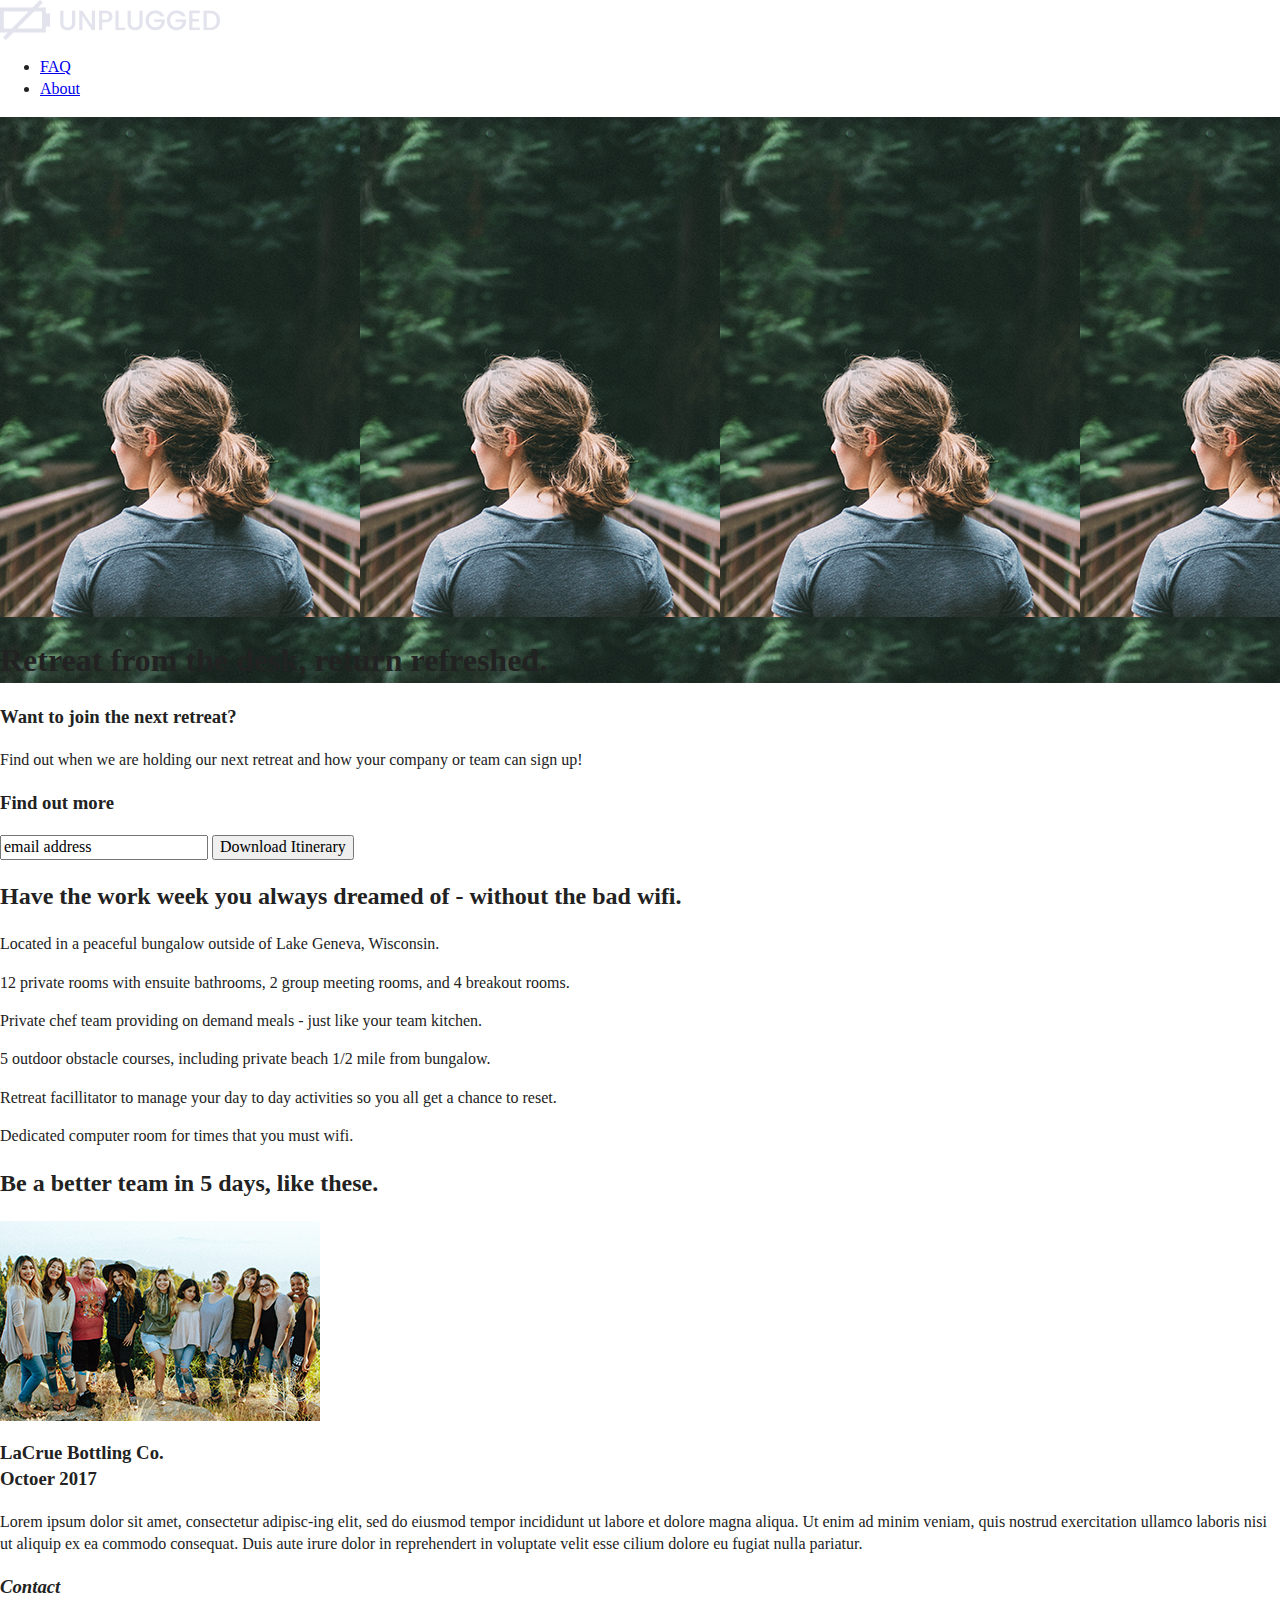
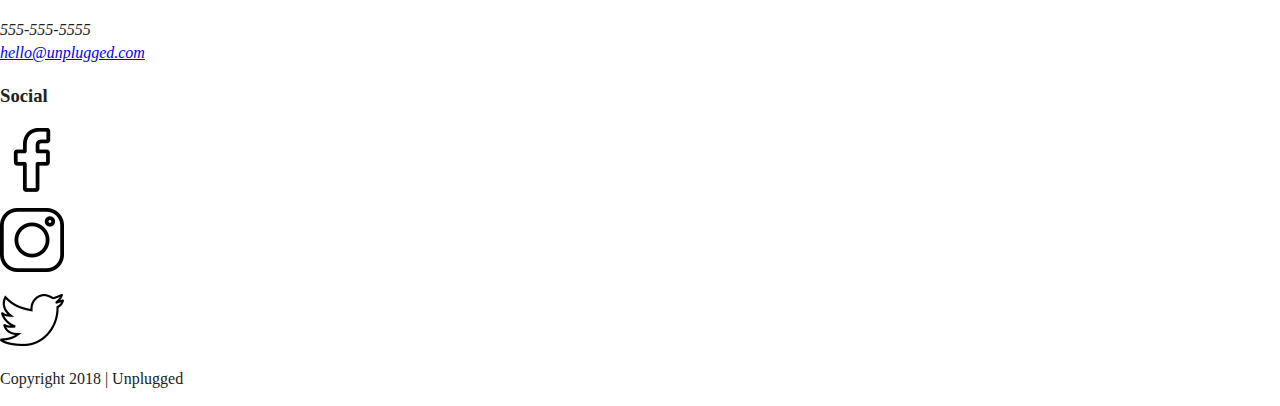
==== index.html @ fbb4dac5 "Added homepage classes" ====
<!doctype html>
<html class="no-js" lang="">

<head>
  <meta charset="utf-8">
  <title>Unplugged</title>
  <meta name="description" content="">
  <meta name="viewport" content="width=device-width, initial-scale=1">

  <link rel="manifest" href="../site.webmanifest">
  <link rel="apple-touch-icon" href="../icon.png">
  <!-- Place favicon.ico in the root directory -->

  <link rel="stylesheet" href="../css/normalize.css">
  <link rel="stylesheet" href="../css/main.css">

  <meta name="theme-color" content="#fafafa">
</head>

<body>
  <header>
    <div class="content-wrapper">
        <a href="#"><img src="img/logo.png" alt="unplugged logo"></a>
      <div class="header-divider"></div>
        <nav>
          <ul>
            <li><a href="faq/index.html" target="_blank">FAQ</a></li>
            <li><a href="about/index.html" target="_blank">About</a></li>
          </ul>
        </nav>
      </div>
  </header>

  <main>
    <section class="hero-area">
      <a href="#"><img src="img/jake-melara-30679-unsplash.png" alt="lady in outdoors" ></a>
      <div class="content-wrapper">
        <h1>Retreat from the desk, return refreshed.</h1>
      </div>
    </section>

    <aside>
        <div class="content-wrapper">

            <div class="form-description">
              <h3>Want to join the next retreat?</h3>
              <p>Find out when we are holding our next retreat and how your company or team can sign up!</p>
            </div>

            <div class="form">
              <h3>Find out more</h3>
              <input type="text" name="name" value="email address">
              <input type="button" value="Download Itinerary">
            </div>
          <section class="features">
            <h2>Have the work week you always dreamed of - without the bad wifi.</h3>
            <article>
              <p class="features-items"></p>
              <p class="features-item-description">Located in a peaceful bungalow outside of Lake Geneva, Wisconsin.</p>
            </article>
            <article>
              <p class="features-items"></p>
              <p class="features-item-description">12 private rooms with ensuite bathrooms, 2 group meeting rooms, and 4 breakout rooms.</p>
            </article>
            <article>
              <p class="features-items"></p>
              <p class="features-item-description">Private chef team providing on demand meals - just like your team kitchen.</p>
            </article>
            <article>
              <p class="features-items"></p>
              <p class="features-item-description">5 outdoor obstacle courses, including private beach 1/2 mile from bungalow.</p>
            </article>
            <article>
              <p class="features-items"></p>
              <p class="features-item-description">Retreat facillitator to manage your day to day activities so you all get a chance to reset.</p>
            </article>
            <article>
              <p class="features-items"></p>
              <p class="features-item-description">Dedicated computer room for times that you must wifi.</p>
            </article>
        </section>

        <section class="reviews">
          <div class="content-wrapper">
            <h2>Be a better team in 5 days, like these.</h2>
          </div>
          <div>
            <article>
              <a href="#"><img src="img/omar-lopez-296944-unsplash.png" alt="team picture" ></a>
              <h3>LaCrue Bottling Co.<br>
                  Octoer 2017</h3>
              <p>Lorem ipsum dolor sit amet, consectetur adipisc-ing elit, sed do eiusmod tempor incididunt ut labore et dolore magna aliqua. Ut enim ad minim veniam, quis nostrud exercitation ullamco laboris nisi ut aliquip ex ea commodo consequat. Duis aute irure dolor in reprehendert in voluptate velit esse cilium dolore eu fugiat nulla pariatur.</p>
            </article>
          </div>

        </section>

        </div>
      </aside>
    </main>

    <footer>
      <div class="content-wrapper">
        <div class="footer-content">
            <address class="contact">
              <h3>Contact</h3>
              <p>555-555-5555<br>
              <a href="melinda_porter1215@yahoo.com" target="_blank">hello@unplugged.com</a></p>
            </address>

          <div class="social">
            <h3>Social</h3>
            <div class="social-icons">
                <p>
                  <li><a href="http://www.facebook.com" target="_blank"><img src="img/facebook.png" alt="facebook logo"></a></li>
                </p>
                <p>
                  <li><a href="http://www.instagram.com" target="_blank"><img src="img/instagram.png" alt="instagram logo"></a></li>
                </p>
                <p>
                  <li><a href="http://www.twitter.com" target="_blank"><img src="img/twitter.png" alt="twitter logo"></a></li>
                </p>
            </div>
          </div>
      </div>


      <div class="copyright">
        <p> Copyright 2018 | Unplugged</p>
      </div>
    </footer>

  <!--[if IE]>
    <p class="browserupgrade">You are using an <strong>outdated</strong> browser. Please <a href="https://browsehappy.com/">upgrade your browser</a> to improve your experience and security.</p>
  <![endif]-->

  <!-- Add your site or application content here -->

  <script src="../js/vendor/modernizr-3.8.0.min.js"></script>
  <script src="https://code.jquery.com/jquery-3.4.1.min.js" integrity="sha256-CSXorXvZcTkaix6Yvo6HppcZGetbYMGWSFlBw8HfCJo=" crossorigin="anonymous"></script>
  <script>window.jQuery || document.write('<script src="../js/vendor/jquery-3.4.1.min.js"><\/script>')</script>
  <script src="../js/plugins.js"></script>
  <script src="../js/main.js"></script>

  <!-- Google Analytics: change UA-XXXXX-Y to be your site's ID. -->
  <script>
    window.ga = function () { ga.q.push(arguments) }; ga.q = []; ga.l = +new Date;
    ga('create', 'UA-XXXXX-Y', 'auto'); ga('set','transport','beacon'); ga('send', 'pageview')
  </script>
  <script src="https://www.google-analytics.com/analytics.js" async></script>
</body>

</html>
---- css/main.css ----
/*! HTML5 Boilerplate v7.3.0 | MIT License | https://html5boilerplate.com/ */

/* main.css 2.0.0 | MIT License | https://github.com/h5bp/main.css#readme */
/*
 * What follows is the result of much research on cross-browser styling.
 * Credit left inline and big thanks to Nicolas Gallagher, Jonathan Neal,
 * Kroc Camen, and the H5BP dev community and team.
 */

/* ==========================================================================
   Base styles: opinionated defaults
   ========================================================================== */

html {
  color: #222;
  font-size: 1em;
  line-height: 1.4;
}

/*
 * Remove text-shadow in selection highlight:
 * https://twitter.com/miketaylr/status/12228805301
 *
 * Vendor-prefixed and regular ::selection selectors cannot be combined:
 * https://stackoverflow.com/a/16982510/7133471
 *
 * Customize the background color to match your design.
 */

::-moz-selection {
  background: #b3d4fc;
  text-shadow: none;
}

::selection {
  background: #b3d4fc;
  text-shadow: none;
}

/*
 * A better looking default horizontal rule
 */

hr {
  display: block;
  height: 1px;
  border: 0;
  border-top: 1px solid #ccc;
  margin: 1em 0;
  padding: 0;
}

/*
 * Remove the gap between audio, canvas, iframes,
 * images, videos and the bottom of their containers:
 * https://github.com/h5bp/html5-boilerplate/issues/440
 */

audio,
canvas,
iframe,
img,
svg,
video {
  vertical-align: middle;
}

/*
 * Remove default fieldset styles.
 */

fieldset {
  border: 0;
  margin: 0;
  padding: 0;
}

/*
 * Allow only vertical resizing of textareas.
 */

textarea {
  resize: vertical;
}

/* ==========================================================================
   Browser Upgrade Prompt
   ========================================================================== */

.browserupgrade {
  margin: 0.2em 0;
  background: #ccc;
  color: #000;
  padding: 0.2em 0;
}
.hero-area {
  background-image: url('../img/jake-melara-30679-unsplash.png');
  background: cover;
}
.form h4 a {
  background: url('../img/button.png');
}
/* ==========================================================================
   Author's custom styles
   ========================================================================== */

/* ==========================================================================
   Helper classes
   ========================================================================== */

/*
 * Hide visually and from screen readers
 */

.hidden {
  display: none !important;
}

/*
* Hide only visually, but have it available for screen readers:
* https://snook.ca/archives/html_and_css/hiding-content-for-accessibility
*
* 1. For long content, line feeds are not interpreted as spaces and small width
*    causes content to wrap 1 word per line:
*    https://medium.com/@jessebeach/beware-smushed-off-screen-accessible-text-5952a4c2cbfe
*/

.sr-only {
  border: 0;
  clip: rect(0, 0, 0, 0);
  height: 1px;
  margin: -1px;
  overflow: hidden;
  padding: 0;
  position: absolute;
  white-space: nowrap;
  width: 1px;
  /* 1 */
}

/*
* Extends the .sr-only class to allow the element
* to be focusable when navigated to via the keyboard:
* https://www.drupal.org/node/897638
*/

.sr-only.focusable:active,
.sr-only.focusable:focus {
  clip: auto;
  height: auto;
  margin: 0;
  overflow: visible;
  position: static;
  white-space: inherit;
  width: auto;
}

/*
* Hide visually and from screen readers, but maintain layout
*/

.invisible {
  visibility: hidden;
}

/*
* Clearfix: contain floats
*
* For modern browsers
* 1. The space content is one way to avoid an Opera bug when the
*    `contenteditable` attribute is included anywhere else in the document.
*    Otherwise it causes space to appear at the top and bottom of elements
*    that receive the `clearfix` class.
* 2. The use of `table` rather than `block` is only necessary if using
*    `:before` to contain the top-margins of child elements.
*/

.clearfix:before,
.clearfix:after {
  content: " ";
  /* 1 */
  display: table;
  /* 2 */
}

.clearfix:after {
  clear: both;
}

/* ==========================================================================
   EXAMPLE Media Queries for Responsive Design.
   These examples override the primary ('mobile first') styles.
   Modify as content requires.
   ========================================================================== */

@media only screen and (min-width: 35em) {
  /* Style adjustments for viewports that meet the condition */
}

@media print,
  (-webkit-min-device-pixel-ratio: 1.25),
  (min-resolution: 1.25dppx),
  (min-resolution: 120dpi) {
  /* Style adjustments for high resolution devices */
}

/* ==========================================================================
   Print styles.
   Inlined to avoid the additional HTTP request:
   https://www.phpied.com/delay-loading-your-print-css/
   ========================================================================== */

@media print {
  *,
  *:before,
  *:after {
    background: transparent !important;
    color: #000 !important;
    /* Black prints faster */
    box-shadow: none !important;
    text-shadow: none !important;
  }
  a,
  a:visited {
    text-decoration: underline;
  }
  a[href]:after {
    content: " (" attr(href) ")";
  }
  abbr[title]:after {
    content: " (" attr(title) ")";
  }
  /*
     * Don't show links that are fragment identifiers,
     * or use the `javascript:` pseudo protocol
     */
  a[href^="#"]:after,
  a[href^="javascript:"]:after {
    content: "";
  }
  pre {
    white-space: pre-wrap !important;
  }
  pre,
  blockquote {
    border: 1px solid #999;
    page-break-inside: avoid;
  }
  /*
     * Printing Tables:
     * https://web.archive.org/web/20180815150934/http://css-discuss.incutio.com/wiki/Printing_Tables
     */
  thead {
    display: table-header-group;
  }
  tr,
  img {
    page-break-inside: avoid;
  }
  p,
  h2,
  h3 {
    orphans: 3;
    widows: 3;
  }
  h2,
  h3 {
    page-break-after: avoid;
  }
}
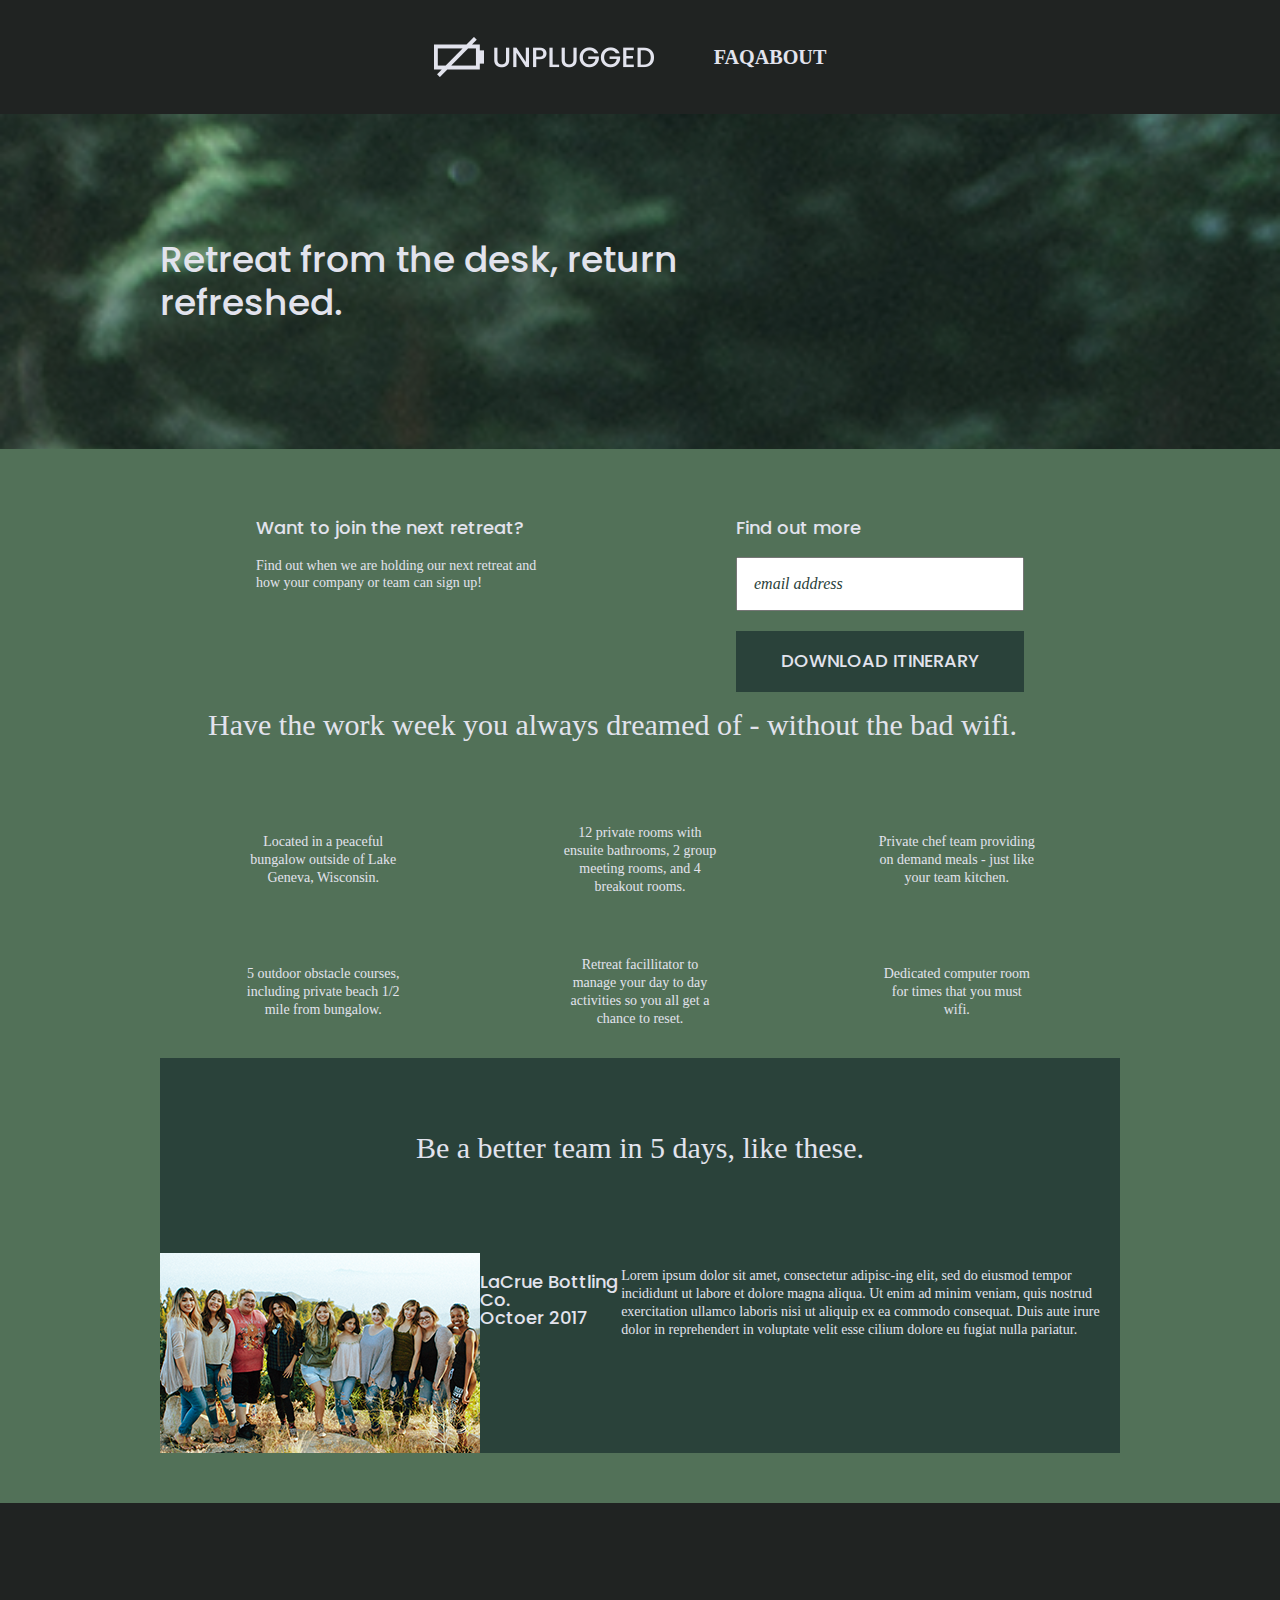
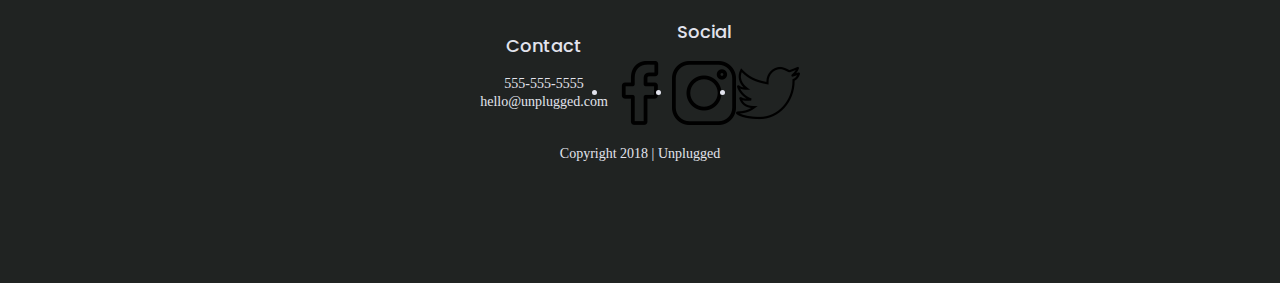
==== commit d37f3654: "Added text and color CSS styles" ====
--- a/index.html
+++ b/index.html
@@ -9,6 +9,8 @@
 
   <link rel="manifest" href="../site.webmanifest">
   <link rel="apple-touch-icon" href="../icon.png">
+  <!-- google fonts -->
+  <link href="https://fonts.googleapis.com/css?family=Open+Sans:400,700|Poppins:500,700" rel="stylesheet">
   <!-- Place favicon.ico in the root directory -->
 
   <link rel="stylesheet" href="../css/normalize.css">
@@ -33,7 +35,6 @@
 
   <main>
     <section class="hero-area">
-      <a href="#"><img src="img/jake-melara-30679-unsplash.png" alt="lady in outdoors" ></a>
       <div class="content-wrapper">
         <h1>Retreat from the desk, return refreshed.</h1>
       </div>
--- a/css/main.css
+++ b/css/main.css
@@ -99,11 +99,294 @@
 }
 .form h4 a {
   background: url('../img/button.png');
+  background-size: contain;
 }
 /* ==========================================================================
    Author's custom styles
    ========================================================================== */
-
+/***** GENERAL STYLES *******/
+html {
+  background-color: #282828;
+  font-size: 16px;
+  line-height: 1.125em;
+}
+body {
+  font-style: 'Open Sans', sans-serif;
+  font-size: 1em;
+  text-align: left;
+  color: #e2e3ed;
+}
+
+ul,
+ol {
+  list-style-type: none;
+  text-transform: uppercase;
+}
+a {
+  color: #e2e3ed;
+  text-decoration: none;
+
+}
+
+h2 {
+  font-family: : 'Poppins', sans-serif;
+  font-size: 1.875em;
+  font-weight: 500;
+}
+h3,
+h4 {
+  font-family: 'Poppins', sans-serif;
+  margin: 20px 0;
+  font-size: 1.125em;
+  font-weight: 500;
+}
+p {
+  line-height: 1.285em;
+  font-size: .875em;
+}
+img {
+
+}
+frame {
+
+}
+
+address {
+  font-style: normal;
+}
+.content-wrapper {
+  width: 90%;
+  margin: 50px 0;
+}
+
+/* ---------------- Base Header - Footer Styles ----------------*/
+
+header,
+footer {
+  display: flex;
+  justify-content: center;
+  align-items: center;
+  flex-flow: row wrap;
+  background-color: #202322;
+}
+
+/*  Header styles  */
+
+header {
+  padding: 15px 0;
+}
+
+header .content-wrapper {
+  display: flex;
+  justify-content: center;
+  align-items: center;
+  flex-flow: row wrap;
+  margin: 0;
+
+}
+
+.header-divider {
+  width: 100%;
+  height: 1px;
+  margin: 10px 0 20px 0;
+  background: #3a3a3a;
+}
+
+header nav {
+  display: flex;
+  justify-content: space-around;
+  align-items: center;
+  flex-flow: row wrap;
+  width: 60%;
+  font-size: 1.123em;
+  font-weight: 700;
+  text-transform: uppercase;
+}
+
+header nav ul {
+  display: flex;
+  justify-content: space-around;
+  width: 100;
+
+}
+
+header nav ul li {
+  font-size: 1.123em
+}
+footer {
+  flex-direction: column;
+  text-align: center;
+}
+footer p {
+  margin: 0;
+}
+footer .content-wrapper {
+  width: 55%;
+  margin: 50px 0px;
+}
+footer .contact {
+  margin-bottom: 50px;
+}
+footer .social-icons {
+  display: flex;
+  justify-content: space-around;
+  align-items: center;
+}
+footer .social-icons p {
+  display: flex;
+  justify-content: center;
+  align-items: center;
+}
+
+footer .copyright {
+  margin: 20px 0;
+}
+/* ---------------- Mobile Styles - Homepage ----------------*/
+/**** HERO AREA  *****/
+.hero-area {
+    display: flex;
+    justify-content: center;
+    flex-flow: row wrap;
+    background: url ('jake-melara-30679-unsplash.jpg');
+    background-size: cover;
+}
+.hero-area h1 {
+  font-size: 2.25em;
+  font-family: 'Poppins', Helvetica, Arial, sans-serif;
+  font-weight: 500;
+  line-height: 1.2;
+}
+ /* ASIDE */
+
+aside {
+  background-color: #527158;
+  display: flex;
+  justify-content: center;
+  align-items: center;
+  flex-flow: row wrap;
+}
+aside .form {
+  margin-top: 30px;
+}
+
+input[type=text] {
+  box-sizing: border-box;
+  width: 100%;
+  color: #2a423a;
+  font-style: italic;
+  padding: 1em;
+}
+
+input[type=button] {
+  width: 100%;
+  padding: 20px 0;
+  margin-top: 20px;
+  background-color: #2a423a;
+  font-family: 'Poppins', Helvetica, Arial, sans-serif;
+  font-weight: 500;
+  font-size: 1.125em;
+  color: #e2e3ed;
+  border: none;
+  text-align: center;
+  text-transform: uppercase;
+}
+
+/******** FEATURES ********/
+
+
+.features  {
+  display: flex;
+  justify-content: center;
+  flex-flow: row wrap;
+}
+.features h2 {
+  margin-bottom: 60px;
+}
+
+.features article {
+  width: 63%;
+  margin: 30px 0;
+}
+
+features .features-items {
+  display: flex;
+  justify-content: center;
+  align-items: center;
+  flex-flow: row wrap;
+}
+
+.features p {
+  margin: 0;
+  text-align: center;
+}
+
+/***** Reviews *****/
+
+.reviews {
+  display: flex;
+  justify-content: center;
+  flex-flow: row wrap;
+  background-color: #2a423a;
+}
+
+.reviews h2 {
+  margin-bottom: 40px;
+  line-height: 1;
+}
+
+.reviews h3 {
+  width: 55%;
+  margin: 20px 0;
+}
+
+/* Footer */
+
+
+/********   ABOUT page ***********/
+
+.mission {
+  display: flex;
+  justify-content: center;
+  align-items: center;
+  flex-flow: row wrap;
+}
+.contact-section {
+  display: flex;
+  justify-content: center;
+  align-items: center;
+  flex-flow: row wrap;
+}
+.contact-content p {
+  margin: 0;
+}
+/******** FAQ Page  **********/
+
+.faq {
+  background-color: #527158;
+  display: flex;
+  justify-content: center;
+  align-items: center;
+  flex-flow: row wrap;
+}
+.faq .content-wrapper {
+  margin: 50px 0 0 0;
+  display: flex;
+  justify-content: center;
+  align-items: center;
+  flex-flow: row wrap;
+}
+.faq h2 {
+  margin-bottom: 40px;
+  line-height: 1;
+}
+
+.faq-content {
+  margin-bottom: 50px;
+}
+
+.faq-content h4 {
+  line-height: 1.333;
+}
 /* ==========================================================================
    Helper classes
    ========================================================================== */
@@ -193,8 +476,160 @@
    Modify as content requires.
    ========================================================================== */
 
-@media only screen and (min-width: 35em) {
-  /* Style adjustments for viewports that meet the condition */
+@media only screen and (min-width: 768px) {
+  /* Tablet styles here */
+  /**** General styles  *****/
+.content-wrapper {
+  max-width: 640px;
+  margin: 100px 0;
+}
+/**** Header */
+
+header {
+  justify-content: space-around;
+  padding: 30px 0;
+}
+header .content-wrapper {
+  width: 100%;
+  justify-content: center;
+}
+
+header nav {
+  width: 20%;
+}
+header nav ul {
+  width: 134px;
+  justify-content: center;
+}
+.header-divider {
+  display: none;
+}
+/***** HERO AREA *****/
+/***** ASIDE *****/
+aside .content-wrapper {
+  margin: 50px 0;
+  display: flex;
+  justify-content: center;
+  flex-flow: row wrap;
+}
+aside .content-wrapper .form-description,
+aside .content-wrapper .form {
+  width: 40%;
+  margin: 0px;
+}
+/***** FEATURES *****/
+
+.features article {
+  display: flex;
+  justify-content: center;
+  align-items: center;
+  flex-flow: row wrap;
+}
+.features .features-item-description {
+  width: 50%;
+}
+
+/***** REVIEWS *****/
+.reviews article {
+  display: flex;
+  justify-content: center;
+}
+.reviews article div {
+  width: 49%;
+}
+/***** FOOTER *****/
+footer .content-wrapper {
+  width: 65%;
+  margin: 100px 0;
+}
+.footer-content {
+  display: flex;
+  justify-content: center;
+  align-items: center;
+}
+footer .contact {
+  margin-bottom: 0;
+}
+
+footer .copyright {
+  width: 100%;
+}
+/***** ABOUT Page *****/
+
+.mission-content {
+  display: flex;
+  justify-content: space-between;
+  align-items: center;
+  padding-top: 20px;
+}
+.mission-content p {
+  width: 50%;
+}
+.contact-section .content-wrapper h2 {
+  width: 80%;
+}
+.contact-content {
+  display: flex;
+  justify-content: space-around;
+  align-items: flex-start;
+}
+/***** FAQ page *****/
+
+.faq .content-wrapper {
+  justify-content: space-between;
+}
+.faq-content {
+  flex-basis: 40%;
+}
+.faq h2 {
+  width: 100%;
+}
+}
+@media only screen and (min-width: 1200px){
+  /* desktop  */
+  .content-wrapper {
+    max-width: 960px;
+  }
+
+  /***** HERO AREA *****/
+  .hero-area h1 {
+    width: 60%;
+  }
+  /***** ASIDE *****/
+  aside .content-wrapper {
+    display: flex;
+    justify-content: space-around;
+
+  }
+  aside .content-wrapper .form-description,
+  aside .content-wrapper .form {
+    width: 30%;
+    margin: 0px;
+  }
+  /***** FEATURES *****/
+
+  .features h2 {
+    width: 90%;
+  }
+  .features article {
+    flex-basis: 33%;
+  }
+/***** REVIEWS *****/
+.reviews articl div {
+  width: 42%;
+}
+  /***** ABOUT Page *****/
+  .mission h2,
+  .contact-section .content-wrapper h2 {
+    width: 95%;
+  }
+
+  /***** FAQ page *****/
+
+  .faq h2 {
+    width: 100%;
+  }
+
 }
 
 @media print,
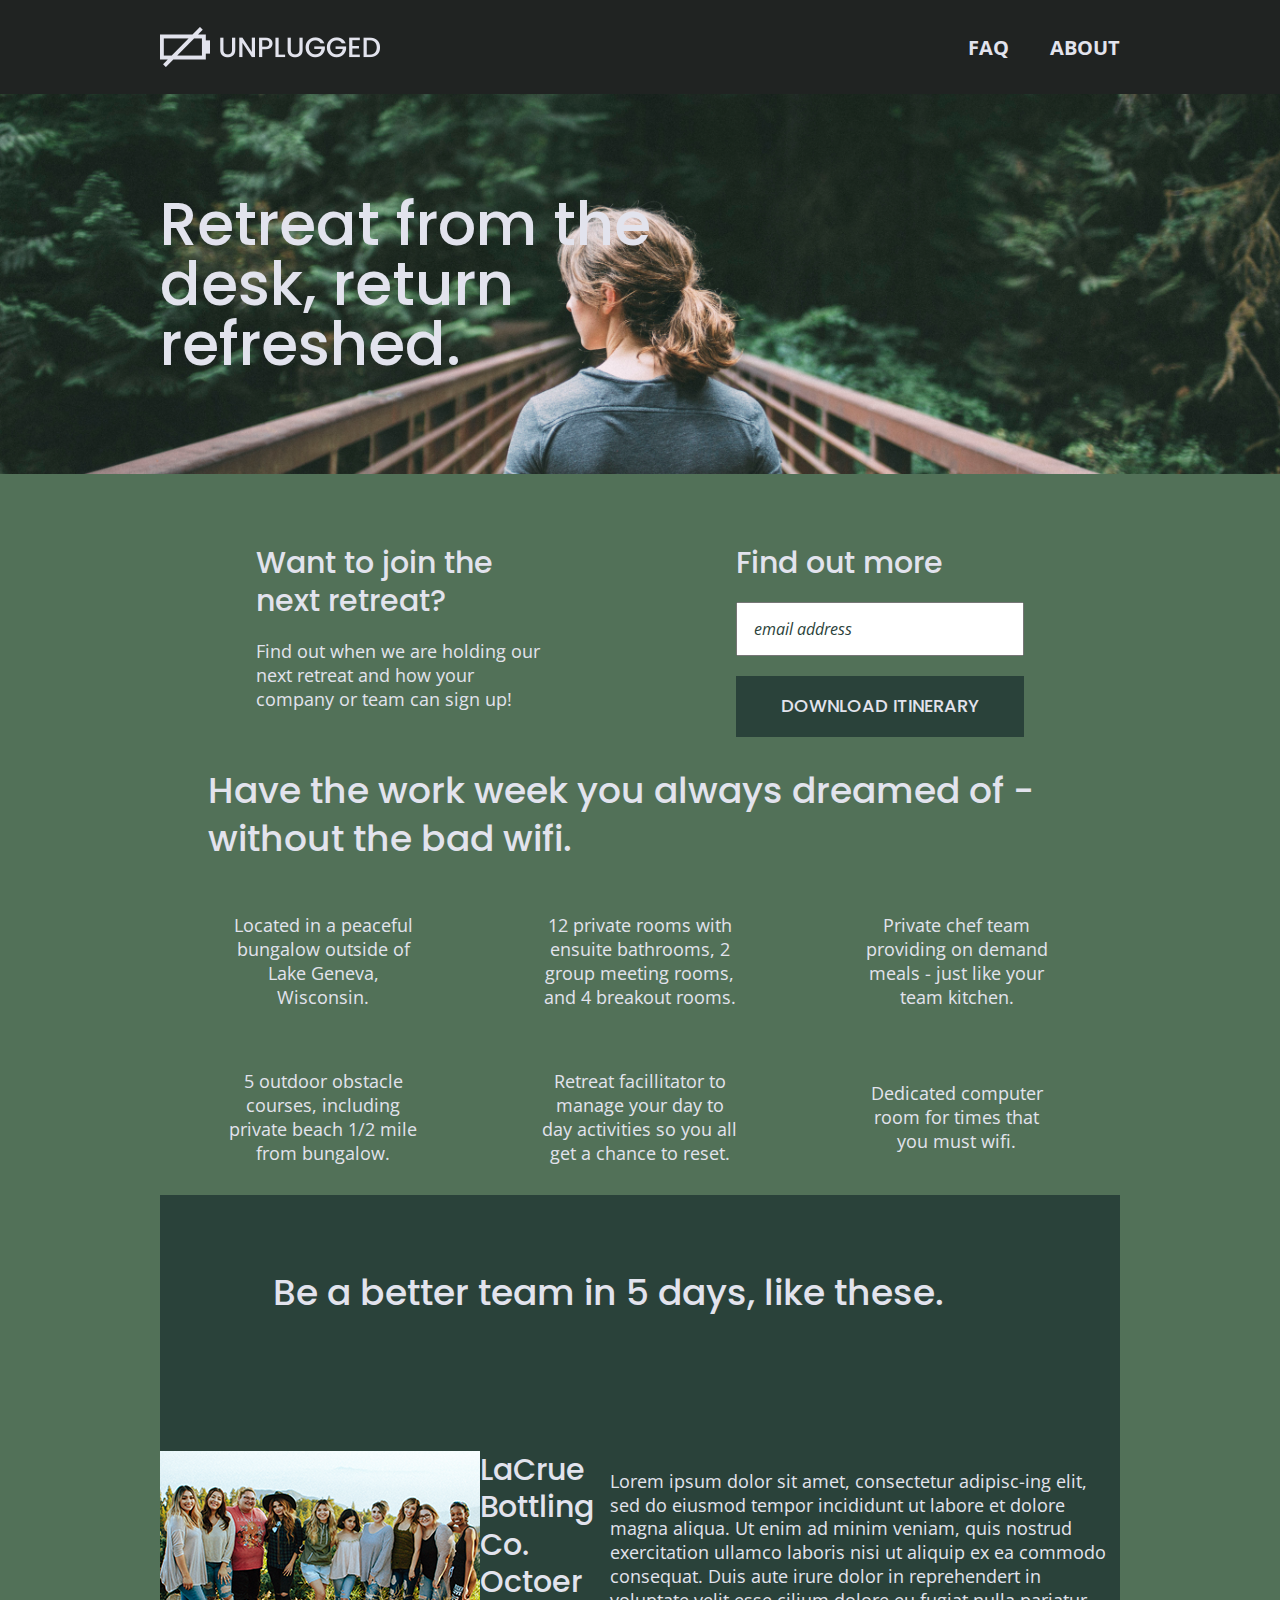
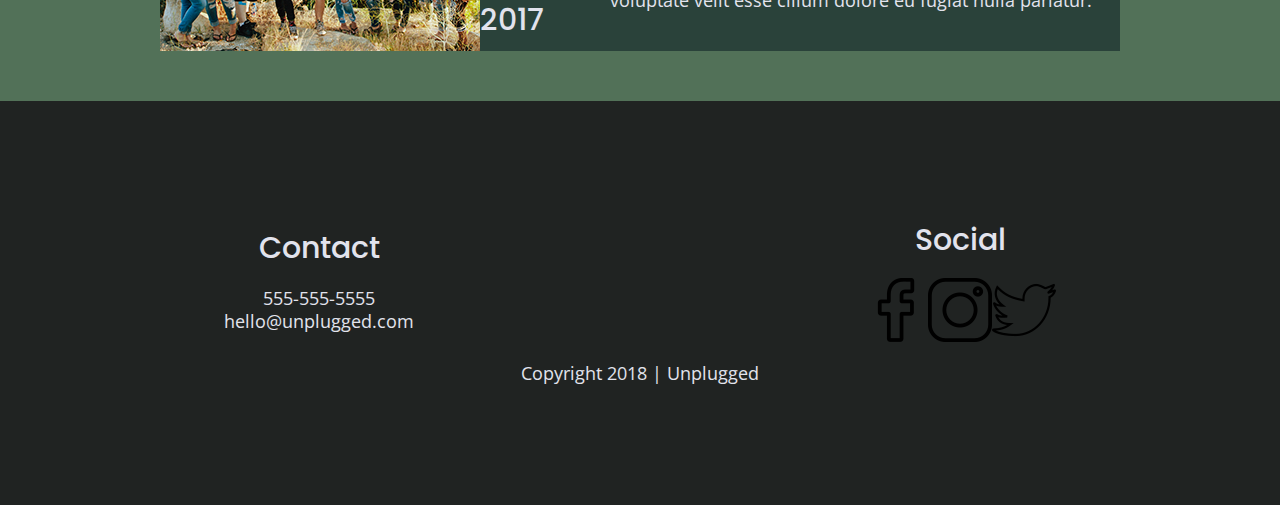
==== commit d4991065: "Resized images" ====
--- a/index.html
+++ b/index.html
@@ -13,8 +13,8 @@
   <link href="https://fonts.googleapis.com/css?family=Open+Sans:400,700|Poppins:500,700" rel="stylesheet">
   <!-- Place favicon.ico in the root directory -->
 
-  <link rel="stylesheet" href="../css/normalize.css">
-  <link rel="stylesheet" href="../css/main.css">
+  <link rel="stylesheet" href="css/normalize.css">
+  <link rel="stylesheet" href="css/main.css">
 
   <meta name="theme-color" content="#fafafa">
 </head>
@@ -86,7 +86,7 @@
             <h2>Be a better team in 5 days, like these.</h2>
           </div>
           <div>
-            <article>
+            <article class="iframe">
               <a href="#"><img src="img/omar-lopez-296944-unsplash.png" alt="team picture" ></a>
               <h3>LaCrue Bottling Co.<br>
                   Octoer 2017</h3>
--- a/css/main.css
+++ b/css/main.css
@@ -1,6 +1,5 @@
-/*! HTML5 Boilerplate v7.3.0 | MIT License | https://html5boilerplate.com/ */
-
-/* main.css 2.0.0 | MIT License | https://github.com/h5bp/main.css#readme */
+/*! HTML5 Boilerplate v6.1.0 | MIT License | https://html5boilerplate.com/ */
+
 /*
  * What follows is the result of much research on cross-browser styling.
  * Credit left inline and big thanks to Nicolas Gallagher, Jonathan Neal,
@@ -93,170 +92,169 @@
   color: #000;
   padding: 0.2em 0;
 }
-.hero-area {
-  background-image: url('../img/jake-melara-30679-unsplash.png');
-  background: cover;
-}
-.form h4 a {
-  background: url('../img/button.png');
-  background-size: contain;
-}
+
 /* ==========================================================================
    Author's custom styles
    ========================================================================== */
-/***** GENERAL STYLES *******/
+
+/* General Styles */
+
 html {
-  background-color: #282828;
-  font-size: 16px;
-  line-height: 1.125em;
-}
+	font-size: 16px;
+}
+
 body {
-  font-style: 'Open Sans', sans-serif;
   font-size: 1em;
+  font-family: 'Open Sans', sans-serif;
+  color: #e2e3ed;
   text-align: left;
-  color: #e2e3ed;
 }
 
 ul,
 ol {
   list-style-type: none;
-  text-transform: uppercase;
-}
+}
+
 a {
   color: #e2e3ed;
   text-decoration: none;
-
 }
 
 h2 {
-  font-family: : 'Poppins', sans-serif;
+  font-family: 'Poppins', sans-serif;
+  font-weight: 500;
   font-size: 1.875em;
-  font-weight: 500;
-}
+}
+
 h3,
 h4 {
   font-family: 'Poppins', sans-serif;
+  font-weight: 500;
+  font-size: 1.125em;
   margin: 20px 0;
-  font-size: 1.125em;
-  font-weight: 500;
-}
+}
+
 p {
-  line-height: 1.285em;
   font-size: .875em;
-}
-img {
-
-}
-frame {
-
+  line-height: 1.285;
 }
 
 address {
-  font-style: normal;
-}
+ font-style: normal;
+}
+
 .content-wrapper {
   width: 90%;
   margin: 50px 0;
 }
 
-/* ---------------- Base Header - Footer Styles ----------------*/
+/* -------------------- Base Header - Footer Styles -------------------- */
 
 header,
 footer {
-  display: flex;
-  justify-content: center;
-  align-items: center;
-  flex-flow: row wrap;
   background-color: #202322;
-}
-
-/*  Header styles  */
+  display: flex;
+  justify-content: center;
+  align-items: center;
+  flex-flow: row wrap;
+}
 
 header {
   padding: 15px 0;
 }
 
 header .content-wrapper {
-  display: flex;
-  justify-content: center;
-  align-items: center;
-  flex-flow: row wrap;
   margin: 0;
-
+  display: flex;
+  justify-content: center;
+  align-items: center;
+  flex-flow: row wrap;
 }
 
 .header-divider {
+  background: #3a3a3a;
+  height: 1px;
   width: 100%;
-  height: 1px;
   margin: 10px 0 20px 0;
-  background: #3a3a3a;
 }
 
 header nav {
-  display: flex;
-  justify-content: space-around;
-  align-items: center;
-  flex-flow: row wrap;
   width: 60%;
-  font-size: 1.123em;
+  font-size: 1.125em;
   font-weight: 700;
   text-transform: uppercase;
+  display: flex;
+  justify-content: space-around;
+  align-items: center;
+  flex-flow: row wrap;
 }
 
 header nav ul {
+  width: 100%;
   display: flex;
   justify-content: space-around;
-  width: 100;
-
 }
 
 header nav ul li {
-  font-size: 1.123em
-}
+  font-size: 1.125em;
+}
+
 footer {
+  text-align: center;
   flex-direction: column;
-  text-align: center;
-}
+}
+
 footer p {
   margin: 0;
 }
+
 footer .content-wrapper {
   width: 55%;
-  margin: 50px 0px;
-}
+  margin: 50px 0;
+}
+
 footer .contact {
   margin-bottom: 50px;
 }
+
 footer .social-icons {
   display: flex;
   justify-content: space-around;
   align-items: center;
-}
+  list-style-type: none;
+}
+
 footer .social-icons p {
   display: flex;
   justify-content: center;
   align-items: center;
+
 }
 
 footer .copyright {
   margin: 20px 0;
 }
-/* ---------------- Mobile Styles - Homepage ----------------*/
-/**** HERO AREA  *****/
+
+/* -------------------- Mobile Styles - Homepage -------------------- */
+
+/* Hero Area */
+
 .hero-area {
-    display: flex;
-    justify-content: center;
-    flex-flow: row wrap;
-    background: url ('jake-melara-30679-unsplash.jpg');
-    background-size: cover;
-}
+  display: flex;
+  justify-content: center;
+  flex-flow: row wrap;
+  background: url('../img/jake-melara-30679-unsplash1.jpg.jpg') center no-repeat #333;
+  background-size: cover;
+}
+
 .hero-area h1 {
   font-size: 2.25em;
   font-family: 'Poppins', Helvetica, Arial, sans-serif;
   font-weight: 500;
   line-height: 1.2;
 }
- /* ASIDE */
+
+/* Aside */
 
 aside {
   background-color: #527158;
@@ -265,7 +263,8 @@
   align-items: center;
   flex-flow: row wrap;
 }
-aside .form {
+
+aside .form{
   margin-top: 30px;
 }
 
@@ -291,14 +290,14 @@
   text-transform: uppercase;
 }
 
-/******** FEATURES ********/
-
-
-.features  {
-  display: flex;
-  justify-content: center;
-  flex-flow: row wrap;
-}
+/* Features */
+
+.features {
+  display: flex;
+  justify-content: center;
+  flex-flow: row wrap;
+}
+
 .features h2 {
   margin-bottom: 60px;
 }
@@ -308,7 +307,7 @@
   margin: 30px 0;
 }
 
-features .features-items {
+.features .features-items {
   display: flex;
   justify-content: center;
   align-items: center;
@@ -316,50 +315,61 @@
 }
 
 .features p {
+  text-align: center;
   margin: 0;
-  text-align: center;
-}
-
-/***** Reviews *****/
+}
+
+/* Reviews */
 
 .reviews {
-  display: flex;
-  justify-content: center;
-  flex-flow: row wrap;
   background-color: #2a423a;
+  display: flex;
+  justify-content: center;
+  flex-flow: row wrap;
 }
 
 .reviews h2 {
   margin-bottom: 40px;
   line-height: 1;
 }
+.iframe {
+  background: url('../img/omar._1.jpg');
+  background: center;
+  background-size: cover;
+}
 
 .reviews h3 {
   width: 55%;
   margin: 20px 0;
 }
 
-/* Footer */
-
-
-/********   ABOUT page ***********/
+/* ==========================================================================
+   About Page
+   ========================================================================== */
 
 .mission {
-  display: flex;
-  justify-content: center;
-  align-items: center;
-  flex-flow: row wrap;
-}
+  background-color: #527158;
+  display: flex;
+  justify-content: center;
+  align-items: center;
+  flex-flow: row wrap;
+}
+
 .contact-section {
-  display: flex;
-  justify-content: center;
-  align-items: center;
-  flex-flow: row wrap;
-}
+  background-color: #2a423a;
+  display: flex;
+  justify-content: center;
+  align-items: center;
+  flex-flow: row wrap;
+}
+
 .contact-content p {
   margin: 0;
 }
-/******** FAQ Page  **********/
+
+/* ==========================================================================
+   FAQ Page
+   ========================================================================== */
 
 .faq {
   background-color: #527158;
@@ -368,6 +378,7 @@
   align-items: center;
   flex-flow: row wrap;
 }
+
 .faq .content-wrapper {
   margin: 50px 0 0 0;
   display: flex;
@@ -375,6 +386,7 @@
   align-items: center;
   flex-flow: row wrap;
 }
+
 .faq h2 {
   margin-bottom: 40px;
   line-height: 1;
@@ -387,6 +399,7 @@
 .faq-content h4 {
   line-height: 1.333;
 }
+
 /* ==========================================================================
    Helper classes
    ========================================================================== */
@@ -400,63 +413,63 @@
 }
 
 /*
-* Hide only visually, but have it available for screen readers:
-* https://snook.ca/archives/html_and_css/hiding-content-for-accessibility
-*
-* 1. For long content, line feeds are not interpreted as spaces and small width
-*    causes content to wrap 1 word per line:
-*    https://medium.com/@jessebeach/beware-smushed-off-screen-accessible-text-5952a4c2cbfe
-*/
-
-.sr-only {
+ * Hide only visually, but have it available for screen readers:
+ * https://snook.ca/archives/html_and_css/hiding-content-for-accessibility
+ *
+ * 1. For long content, line feeds are not interpreted as spaces and small width
+ *    causes content to wrap 1 word per line:
+ *    https://medium.com/@jessebeach/beware-smushed-off-screen-accessible-text-5952a4c2cbfe
+ */
+
+.visuallyhidden {
   border: 0;
-  clip: rect(0, 0, 0, 0);
+  clip: rect(0 0 0 0);
   height: 1px;
   margin: -1px;
   overflow: hidden;
   padding: 0;
   position: absolute;
+  width: 1px;
   white-space: nowrap;
-  width: 1px;
   /* 1 */
 }
 
 /*
-* Extends the .sr-only class to allow the element
-* to be focusable when navigated to via the keyboard:
-* https://www.drupal.org/node/897638
-*/
-
-.sr-only.focusable:active,
-.sr-only.focusable:focus {
+ * Extends the .visuallyhidden class to allow the element
+ * to be focusable when navigated to via the keyboard:
+ * https://www.drupal.org/node/897638
+ */
+
+.visuallyhidden.focusable:active,
+.visuallyhidden.focusable:focus {
   clip: auto;
   height: auto;
   margin: 0;
   overflow: visible;
   position: static;
+  width: auto;
   white-space: inherit;
-  width: auto;
-}
-
-/*
-* Hide visually and from screen readers, but maintain layout
-*/
+}
+
+/*
+ * Hide visually and from screen readers, but maintain layout
+ */
 
 .invisible {
   visibility: hidden;
 }
 
 /*
-* Clearfix: contain floats
-*
-* For modern browsers
-* 1. The space content is one way to avoid an Opera bug when the
-*    `contenteditable` attribute is included anywhere else in the document.
-*    Otherwise it causes space to appear at the top and bottom of elements
-*    that receive the `clearfix` class.
-* 2. The use of `table` rather than `block` is only necessary if using
-*    `:before` to contain the top-margins of child elements.
-*/
+ * Clearfix: contain floats
+ *
+ * For modern browsers
+ * 1. The space content is one way to avoid an Opera bug when the
+ *    `contenteditable` attribute is included anywhere else in the document.
+ *    Otherwise it causes space to appear at the top and bottom of elements
+ *    that receive the `clearfix` class.
+ * 2. The use of `table` rather than `block` is only necessary if using
+ *    `:before` to contain the top-margins of child elements.
+ */
 
 .clearfix:before,
 .clearfix:after {
@@ -476,167 +489,288 @@
    Modify as content requires.
    ========================================================================== */
 
-@media only screen and (min-width: 768px) {
-  /* Tablet styles here */
-  /**** General styles  *****/
-.content-wrapper {
-  max-width: 640px;
-  margin: 100px 0;
-}
-/**** Header */
-
-header {
-  justify-content: space-around;
-  padding: 30px 0;
-}
-header .content-wrapper {
-  width: 100%;
-  justify-content: center;
-}
-
-header nav {
-  width: 20%;
-}
-header nav ul {
-  width: 134px;
-  justify-content: center;
-}
-.header-divider {
-  display: none;
-}
-/***** HERO AREA *****/
-/***** ASIDE *****/
-aside .content-wrapper {
-  margin: 50px 0;
-  display: flex;
-  justify-content: center;
-  flex-flow: row wrap;
-}
-aside .content-wrapper .form-description,
-aside .content-wrapper .form {
-  width: 40%;
-  margin: 0px;
-}
-/***** FEATURES *****/
-
-.features article {
-  display: flex;
-  justify-content: center;
-  align-items: center;
-  flex-flow: row wrap;
-}
-.features .features-item-description {
-  width: 50%;
-}
-
-/***** REVIEWS *****/
-.reviews article {
-  display: flex;
-  justify-content: center;
-}
-.reviews article div {
-  width: 49%;
-}
-/***** FOOTER *****/
-footer .content-wrapper {
-  width: 65%;
-  margin: 100px 0;
-}
-.footer-content {
-  display: flex;
-  justify-content: center;
-  align-items: center;
-}
-footer .contact {
-  margin-bottom: 0;
-}
-
-footer .copyright {
-  width: 100%;
-}
-/***** ABOUT Page *****/
-
-.mission-content {
-  display: flex;
-  justify-content: space-between;
-  align-items: center;
-  padding-top: 20px;
-}
-.mission-content p {
-  width: 50%;
-}
-.contact-section .content-wrapper h2 {
-  width: 80%;
-}
-.contact-content {
-  display: flex;
-  justify-content: space-around;
-  align-items: flex-start;
-}
-/***** FAQ page *****/
-
-.faq .content-wrapper {
-  justify-content: space-between;
-}
-.faq-content {
-  flex-basis: 40%;
-}
-.faq h2 {
-  width: 100%;
-}
-}
-@media only screen and (min-width: 1200px){
-  /* desktop  */
+@media only screen and (min-width:768px) {
+  /*Tablet styles here*/
+
+  /* General styles */
+  .content-wrapper {
+    max-width: 640px;
+    margin: 100px 0;
+  }
+
+  h2 {
+    font-size: 2.25em;
+    line-height: 1.333;
+}
+
+h3 {
+    font-size: 1.5em;
+    line-height: 1.25;
+}
+
+  /* Header */
+  header {
+    justify-content: space-around;
+    padding: 33px 0;
+  }
+
+  header .content-wrapper {
+    width: 100%;
+    justify-content: space-between;
+  }
+
+  header figure {
+    width: 30%;
+  }
+
+  header nav {
+    width: 20%;
+    display: flex;
+    justify-content: space-around;
+  }
+
+  header nav ul {
+    justify-content: space-between;
+  }
+
+  .header-divider {
+    display: none;
+  }
+  /* Hero Area */
+
+  .hero-area h1 {
+    font-size: 3em;
+    line-height: 1;
+    margin: 0;
+}
+
+  /* Aside */
+  aside .content-wrapper {
+    margin: 50px 0;
+    display: flex;
+    justify-content: space-between;
+    flex-flow: row wrap;
+  }
+
+  aside .content-wrapper .form-description,
+  aside .content-wrapper .form {
+    width: 40%;
+    margin: 0;
+  }
+
+  /* Features */
+
+  .features h2 {
+    margin-bottom: 20px;
+  }
+
+  .features article {
+    display: flex;
+    justify-content: center;
+    align-items: center;
+    flex-flow: column wrap;
+    flex-basis: 50%;
+  }
+
+  .features .features-item-description {
+    width: 62%;
+  }
+
+  /* Reviews */
+  .reviews article {
+    display: flex;
+    justify-content: space-between;
+  }
+
+  .reviews h2 {
+    width: 85%;
+  }
+
+  .reviews article div {
+    width: 49%;
+  }
+
+  .reviews h3 {
+    width: 75%;
+    margin: 0;
+}
+  /* Footer */
+  footer .content-wrapper {
+    width: 65%;
+    margin: 100px 0;
+  }
+
+  footer .footer-content {
+    display: flex;
+    justify-content: space-between;
+    align-items: center;
+    flex-direction: row;
+  }
+
+  footer .contact {
+    margin-bottom: 0;
+  }
+
+  footer h4 {
+    font-size: 1.5em;
+    margin-bottom: 40px;
+  }
+
+  footer p {
+      line-height: 1.285;
+  }
+
+  footer .copyright {
+    width: 100%;
+  }
+
+  /* ==========================================================================
+   About Page
+   ========================================================================== */
+
+  .mission-content {
+    display: flex;
+    justify-content: space-between;
+    align-items: center;
+    padding-top: 20px;
+  }
+
+  .mission-content p {
+    width: 45%;
+  }
+
+  .contact-section .content-wrapper h2 {
+    width: 80%;
+  }
+
+  .contact-content {
+    display: flex;
+    justify-content: space-between;
+    align-items: flex-start;
+  }
+
+  .contact-content h4 {
+    font-size: 1.5em;
+  }
+
+  /* ==========================================================================
+   FAQ Page
+   ========================================================================== */
+
+  .faq .content-wrapper {
+    justify-content: space-between;
+  }
+
+  .faq-content {
+    flex-basis: 45%;
+  }
+
+  .faq h2 {
+    width: 100%;
+  }
+
+  .faq h4,
+  .faq p {
+      font-size: .875em;
+      line-height: 1.125;
+  }
+}
+
+@media only screen and (min-width:1200px) {
+  /*Desktop styles here*/
+
+  header {
+    padding: 15px 0;
+  }
+
   .content-wrapper {
     max-width: 960px;
   }
 
-  /***** HERO AREA *****/
+  h2 {
+    font-size: 2.25em;
+  }
+
+  h3,
+  h4 {
+      font-size: 1.875em;
+  }
+
+  p {
+      font-size: 1.125em;
+      line-height: 1.333;
+  }
+  /* Hero */
   .hero-area h1 {
+    font-size: 3.75em;
     width: 60%;
-  }
-  /***** ASIDE *****/
+}
+
+  /* Aside */
   aside .content-wrapper {
-    display: flex;
     justify-content: space-around;
-
-  }
+  }
+
   aside .content-wrapper .form-description,
   aside .content-wrapper .form {
     width: 30%;
-    margin: 0px;
-  }
-  /***** FEATURES *****/
+  }
+
+  .form-description p {
+    font-size: 1.125em;
+  }
+
+  /* Features */
 
   .features h2 {
     width: 90%;
   }
+
   .features article {
     flex-basis: 33%;
   }
-/***** REVIEWS *****/
-.reviews articl div {
-  width: 42%;
-}
-  /***** ABOUT Page *****/
+
+  /* Reviews */
+
+  .reviews h2 {
+    padding-bottom: 50px;
+  }
+
+  .reviews article div {
+    width: 42%;
+  }
+
+  footer h4 {
+    font-size: 1.875em;
+  }
+
+  /* ==========================================================================
+  About Page
+  ========================================================================== */
+
   .mission h2,
   .contact-section .content-wrapper h2 {
-    width: 95%;
-  }
-
-  /***** FAQ page *****/
-
+      width: 95%;
+      font-size: 3em;
+  }
+
+  .contact-content h4 {
+    font-size: 1.875em;
+  }
+
+  /* ==========================================================================
+  FAQ Page
+  ========================================================================== */
   .faq h2 {
     width: 100%;
-  }
-
-}
-
-@media print,
-  (-webkit-min-device-pixel-ratio: 1.25),
-  (min-resolution: 1.25dppx),
-  (min-resolution: 120dpi) {
-  /* Style adjustments for high resolution devices */
+    font-size: 3em;
+  }
+
+  .faq h4,
+  .faq p {
+      font-size: 1.125em;
+      line-height: 1;
+  }
 }
 
 /* ==========================================================================
@@ -652,6 +786,7 @@
     background: transparent !important;
     color: #000 !important;
     /* Black prints faster */
+    -webkit-box-shadow: none !important;
     box-shadow: none !important;
     text-shadow: none !important;
   }
@@ -683,7 +818,7 @@
   }
   /*
      * Printing Tables:
-     * https://web.archive.org/web/20180815150934/http://css-discuss.incutio.com/wiki/Printing_Tables
+     * http://css-discuss.incutio.com/wiki/Printing_Tables
      */
   thead {
     display: table-header-group;
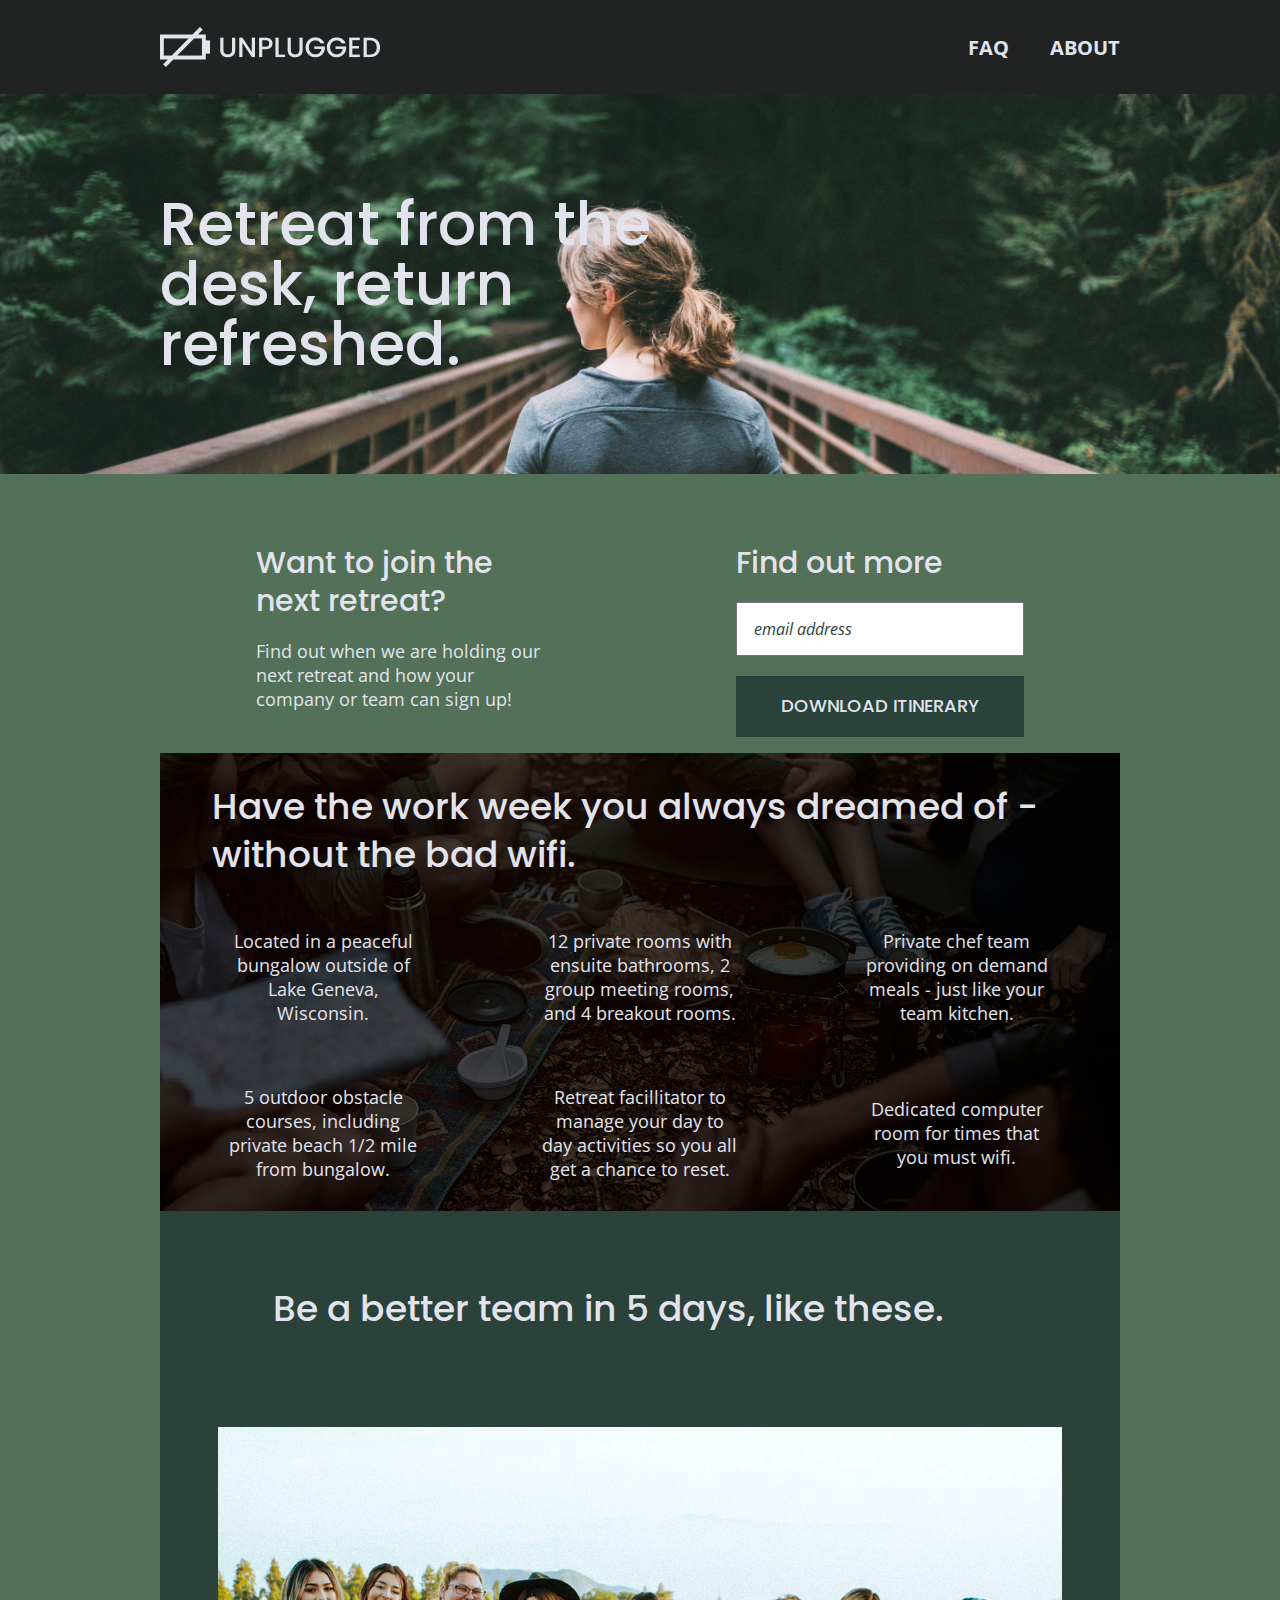
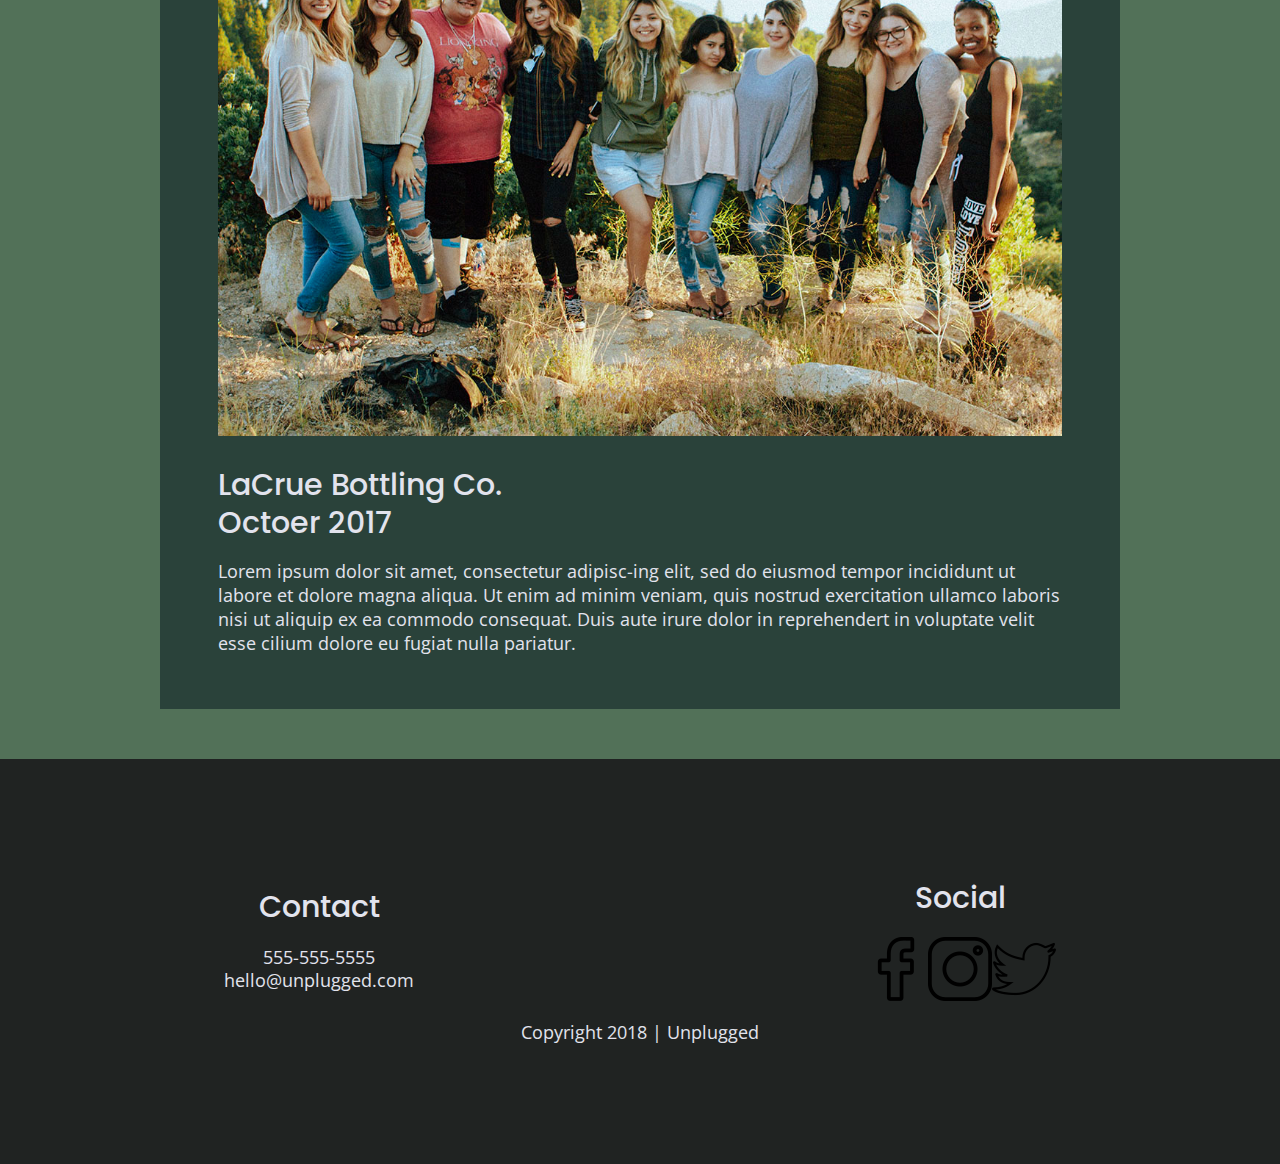
==== commit 8e19974e: "Added images" ====
--- a/index.html
+++ b/index.html
@@ -35,6 +35,8 @@
 
   <main>
     <section class="hero-area">
+      <figure>
+      </figure>
       <div class="content-wrapper">
         <h1>Retreat from the desk, return refreshed.</h1>
       </div>
@@ -54,6 +56,9 @@
               <input type="button" value="Download Itinerary">
             </div>
           <section class="features">
+            <figure>
+
+            </figure>
             <h2>Have the work week you always dreamed of - without the bad wifi.</h3>
             <article>
               <p class="features-items"></p>
@@ -85,9 +90,8 @@
           <div class="content-wrapper">
             <h2>Be a better team in 5 days, like these.</h2>
           </div>
-          <div>
             <article class="iframe">
-              <a href="#"><img src="img/omar-lopez-296944-unsplash.png" alt="team picture" ></a>
+                <img src="img/omar-unsplash.jpg" alt="team picture">
               <h3>LaCrue Bottling Co.<br>
                   Octoer 2017</h3>
               <p>Lorem ipsum dolor sit amet, consectetur adipisc-ing elit, sed do eiusmod tempor incididunt ut labore et dolore magna aliqua. Ut enim ad minim veniam, quis nostrud exercitation ullamco laboris nisi ut aliquip ex ea commodo consequat. Duis aute irure dolor in reprehendert in voluptate velit esse cilium dolore eu fugiat nulla pariatur.</p>
--- a/css/main.css
+++ b/css/main.css
@@ -138,7 +138,12 @@
   font-size: .875em;
   line-height: 1.285;
 }
-
+img {
+  width: 100%;
+}
+figure {
+  margin: 0;
+}
 address {
  font-style: normal;
 }
@@ -177,7 +182,13 @@
   width: 100%;
   margin: 10px 0 20px 0;
 }
-
+header figure {
+  width: 60%;
+  display: flex;
+  justify-content: center;
+  align-items: center;
+  flex-flow: row wrap;
+}
 header nav {
   width: 60%;
   font-size: 1.125em;
@@ -266,6 +277,7 @@
 
 aside .form{
   margin-top: 30px;
+  padding-bottom: 1em;
 }
 
 input[type=text] {
@@ -296,15 +308,22 @@
   display: flex;
   justify-content: center;
   flex-flow: row wrap;
+  background: url('../img/rawpixel-unsplash1.jpg') center no-repeat #333;
+  background-size: cover;
+
 }
 
 .features h2 {
-  margin-bottom: 60px;
+  margin-bottom: 1em;
+  display: flex;
+  justify-content: center;
+  padding-left: .225em;
 }
 
 .features article {
   width: 63%;
   margin: 30px 0;
+
 }
 
 .features .features-items {
@@ -329,18 +348,22 @@
 }
 
 .reviews h2 {
-  margin-bottom: 40px;
+  margin-bottom: .01em;
   line-height: 1;
 }
 .iframe {
-  background: url('../img/omar._1.jpg');
-  background: center;
-  background-size: cover;
+  width: 88%;
+  display: flex;
+  flex-flow: row wrap;
 }
 
 .reviews h3 {
   width: 55%;
-  margin: 20px 0;
+  margin: 16px 0;
+  padding-top: 1em;
+}
+.reviews p {
+  padding-bottom: 2em;
 }
 
 /* ==========================================================================
@@ -682,7 +705,9 @@
   header {
     padding: 15px 0;
   }
-
+header figure {
+  width: 25%;
+}
   .content-wrapper {
     max-width: 960px;
   }
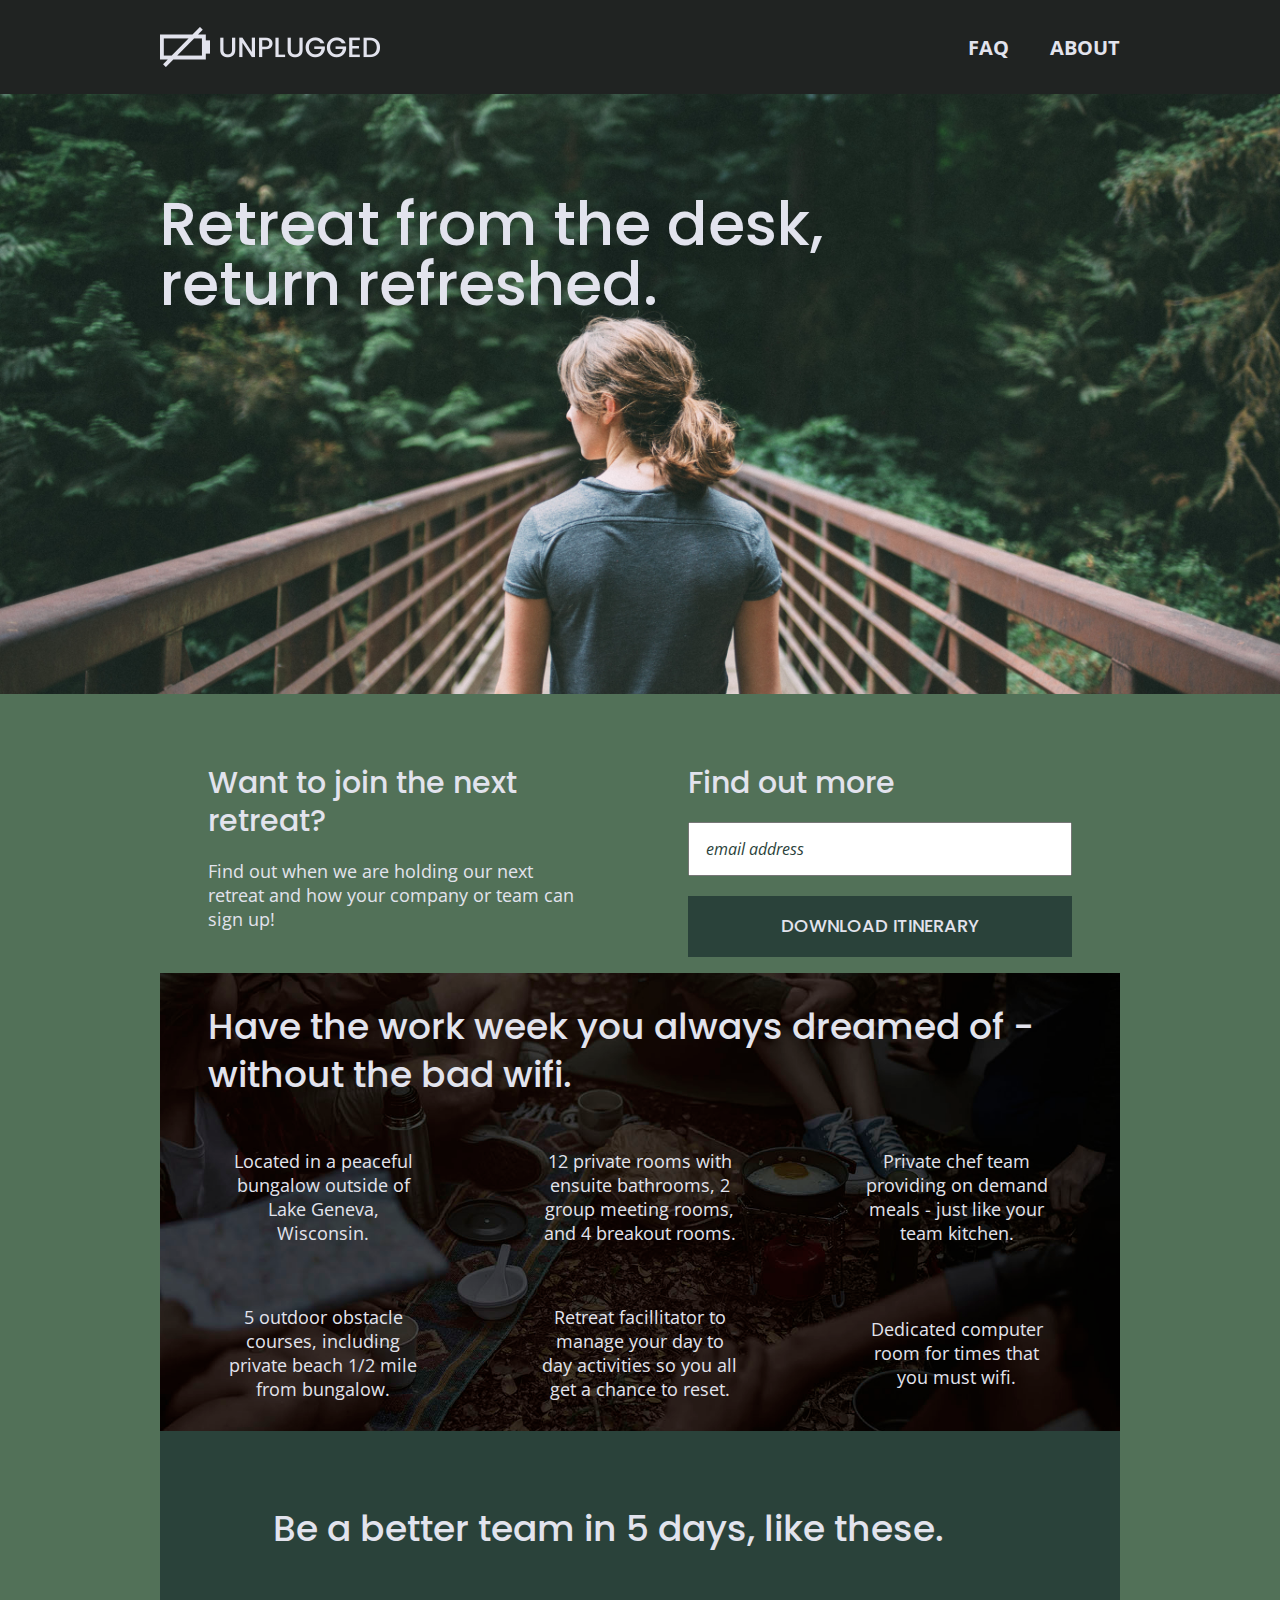
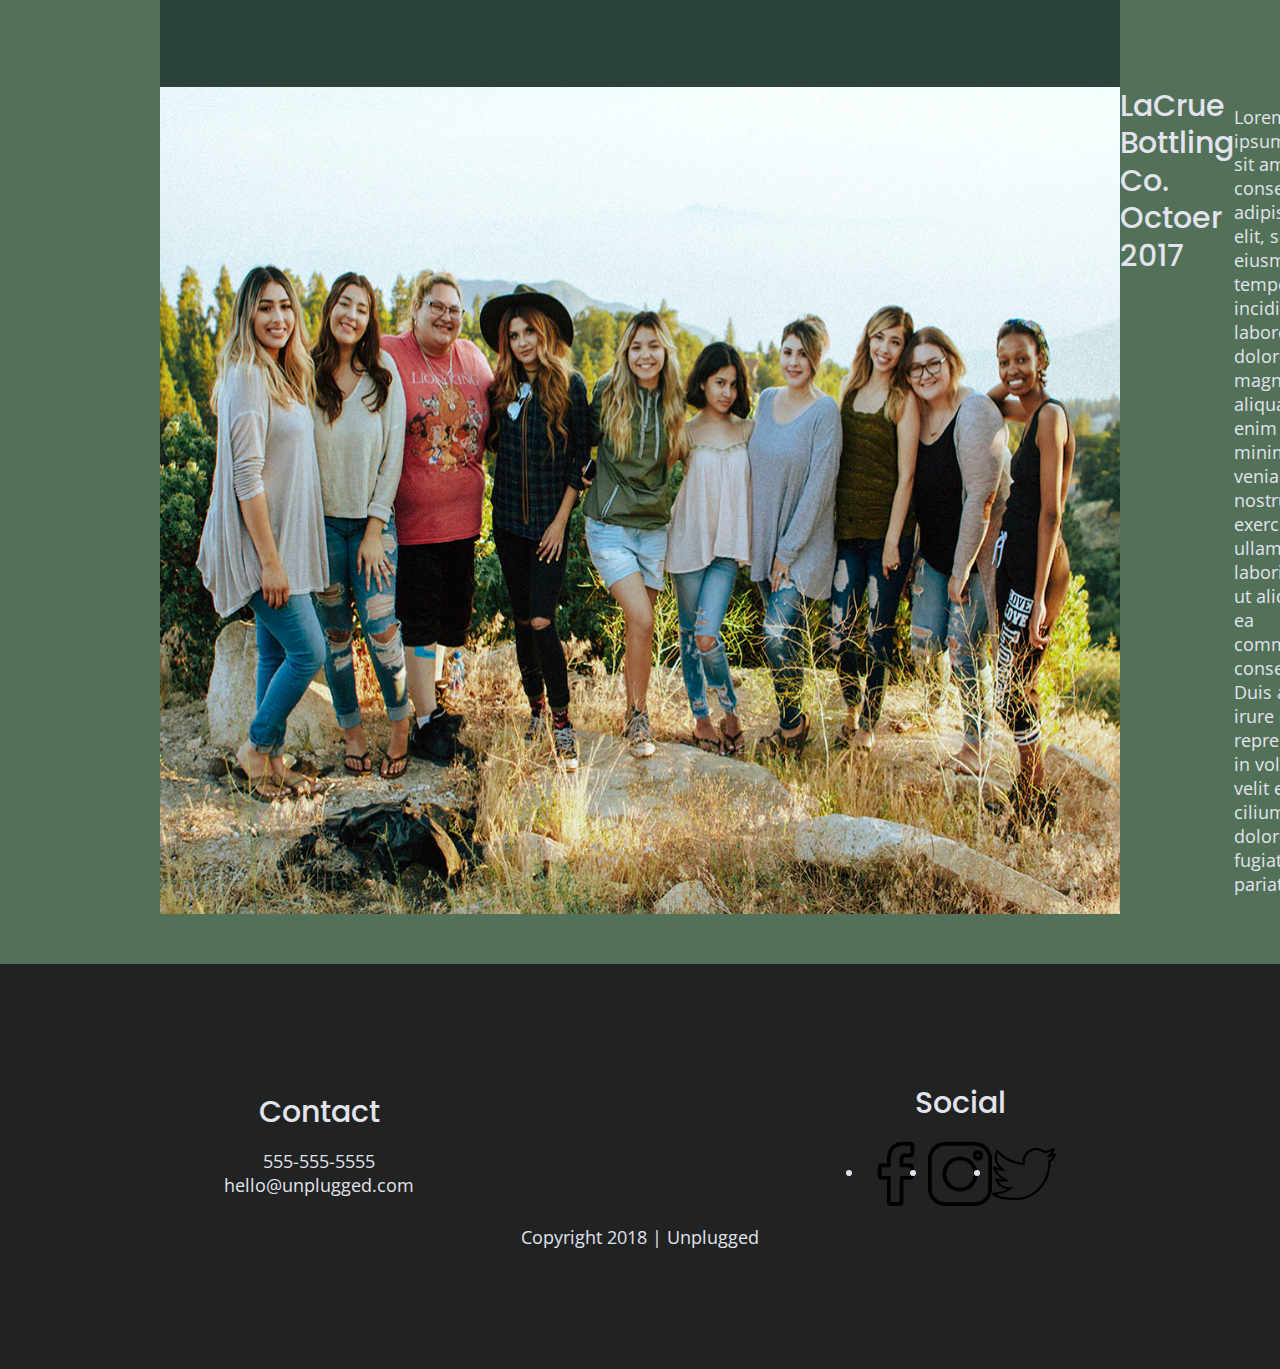
==== commit 39a18f14: "Responsive map" ====
--- a/index.html
+++ b/index.html
@@ -44,21 +44,16 @@
 
     <aside>
         <div class="content-wrapper">
-
             <div class="form-description">
               <h3>Want to join the next retreat?</h3>
               <p>Find out when we are holding our next retreat and how your company or team can sign up!</p>
             </div>
-
             <div class="form">
               <h3>Find out more</h3>
               <input type="text" name="name" value="email address">
               <input type="button" value="Download Itinerary">
             </div>
           <section class="features">
-            <figure>
-
-            </figure>
             <h2>Have the work week you always dreamed of - without the bad wifi.</h3>
             <article>
               <p class="features-items"></p>
@@ -112,7 +107,6 @@
               <p>555-555-5555<br>
               <a href="melinda_porter1215@yahoo.com" target="_blank">hello@unplugged.com</a></p>
             </address>
-
           <div class="social">
             <h3>Social</h3>
             <div class="social-icons">
--- a/css/main.css
+++ b/css/main.css
@@ -138,12 +138,15 @@
   font-size: .875em;
   line-height: 1.285;
 }
+
 img {
-  width: 100%;
-}
+ width: 100%;
+}
+
 figure {
-  margin: 0;
-}
+ margin: 0;
+}
+
 address {
  font-style: normal;
 }
@@ -170,6 +173,14 @@
 
 header .content-wrapper {
   margin: 0;
+  display: flex;
+  justify-content: center;
+  align-items: center;
+  flex-flow: row wrap;
+}
+
+header figure {
+  width: 60%;
   display: flex;
   justify-content: center;
   align-items: center;
@@ -182,13 +193,7 @@
   width: 100%;
   margin: 10px 0 20px 0;
 }
-header figure {
-  width: 60%;
-  display: flex;
-  justify-content: center;
-  align-items: center;
-  flex-flow: row wrap;
-}
+
 header nav {
   width: 60%;
   font-size: 1.125em;
@@ -232,14 +237,12 @@
   display: flex;
   justify-content: space-around;
   align-items: center;
-  list-style-type: none;
 }
 
 footer .social-icons p {
   display: flex;
   justify-content: center;
   align-items: center;
-
 }
 
 footer .copyright {
@@ -251,11 +254,13 @@
 /* Hero Area */
 
 .hero-area {
-  display: flex;
-  justify-content: center;
-  flex-flow: row wrap;
-  background: url('../img/jake-melara-30679-unsplash1.jpg.jpg') center no-repeat #333;
+  background: url('../img/jake-unsplash.jpg');
   background-size: cover;
+  background-position: center;
+  min-height: 500px;
+  display: flex;
+  justify-content: center;
+  flex-flow: row wrap;
 }
 
 .hero-area h1 {
@@ -305,25 +310,21 @@
 /* Features */
 
 .features {
-  display: flex;
-  justify-content: center;
-  flex-flow: row wrap;
-  background: url('../img/rawpixel-unsplash1.jpg') center no-repeat #333;
+  background: url('../img/rawpixel-unsplash1.jpg');
   background-size: cover;
-
+  background-position: center;
+  display: flex;
+  justify-content: center;
+  flex-flow: row wrap;
 }
 
 .features h2 {
-  margin-bottom: 1em;
-  display: flex;
-  justify-content: center;
-  padding-left: .225em;
+  margin-bottom: 60px;
 }
 
 .features article {
   width: 63%;
   margin: 30px 0;
-
 }
 
 .features .features-items {
@@ -348,22 +349,13 @@
 }
 
 .reviews h2 {
-  margin-bottom: .01em;
+  margin-bottom: 40px;
   line-height: 1;
-}
-.iframe {
-  width: 88%;
-  display: flex;
-  flex-flow: row wrap;
 }
 
 .reviews h3 {
   width: 55%;
-  margin: 16px 0;
-  padding-top: 1em;
-}
-.reviews p {
-  padding-bottom: 2em;
+  margin: 20px 0;
 }
 
 /* ==========================================================================
@@ -376,6 +368,22 @@
   justify-content: center;
   align-items: center;
   flex-flow: row wrap;
+}
+
+.map figure {
+  width: 100%;
+  height: 0;
+  padding-bottom: 125%;
+  overflow: hidden;
+  position: relative;
+}
+
+.map iframe {
+  width: 100%;
+  height: 100%;
+  position: absolute;
+  top: 0;
+  left: 0;
 }
 
 .contact-section {
@@ -524,12 +532,12 @@
   h2 {
     font-size: 2.25em;
     line-height: 1.333;
-}
-
-h3 {
-    font-size: 1.5em;
-    line-height: 1.25;
-}
+  }
+
+  h3 {
+      font-size: 1.5em;
+      line-height: 1.25;
+  }
 
   /* Header */
   header {
@@ -548,8 +556,6 @@
 
   header nav {
     width: 20%;
-    display: flex;
-    justify-content: space-around;
   }
 
   header nav ul {
@@ -560,6 +566,10 @@
     display: none;
   }
   /* Hero Area */
+
+  .hero-area {
+    min-height: 600px;
+  }
 
   .hero-area h1 {
     font-size: 3em;
@@ -577,7 +587,7 @@
 
   aside .content-wrapper .form-description,
   aside .content-wrapper .form {
-    width: 40%;
+    width: 35%;
     margin: 0;
   }
 
@@ -609,6 +619,7 @@
     width: 85%;
   }
 
+  .reviews article figure,
   .reviews article div {
     width: 49%;
   }
@@ -616,7 +627,7 @@
   .reviews h3 {
     width: 75%;
     margin: 0;
-}
+  }
   /* Footer */
   footer .content-wrapper {
     width: 65%;
@@ -662,6 +673,10 @@
     width: 45%;
   }
 
+  .map figure {
+    padding-bottom: 45.5%;
+  }
+
   .contact-section .content-wrapper h2 {
     width: 80%;
   }
@@ -705,9 +720,7 @@
   header {
     padding: 15px 0;
   }
-header figure {
-  width: 25%;
-}
+
   .content-wrapper {
     max-width: 960px;
   }
@@ -728,7 +741,7 @@
   /* Hero */
   .hero-area h1 {
     font-size: 3.75em;
-    width: 60%;
+    width: 80%;
 }
 
   /* Aside */
@@ -738,7 +751,7 @@
 
   aside .content-wrapper .form-description,
   aside .content-wrapper .form {
-    width: 30%;
+    width: 40%;
   }
 
   .form-description p {
@@ -768,10 +781,12 @@
   footer h4 {
     font-size: 1.875em;
   }
-
   /* ==========================================================================
   About Page
   ========================================================================== */
+  .map figure {
+    padding-bottom: 37.5%;
+  }
 
   .mission h2,
   .contact-section .content-wrapper h2 {
@@ -862,4 +877,3 @@
   h3 {
     page-break-after: avoid;
   }
-}
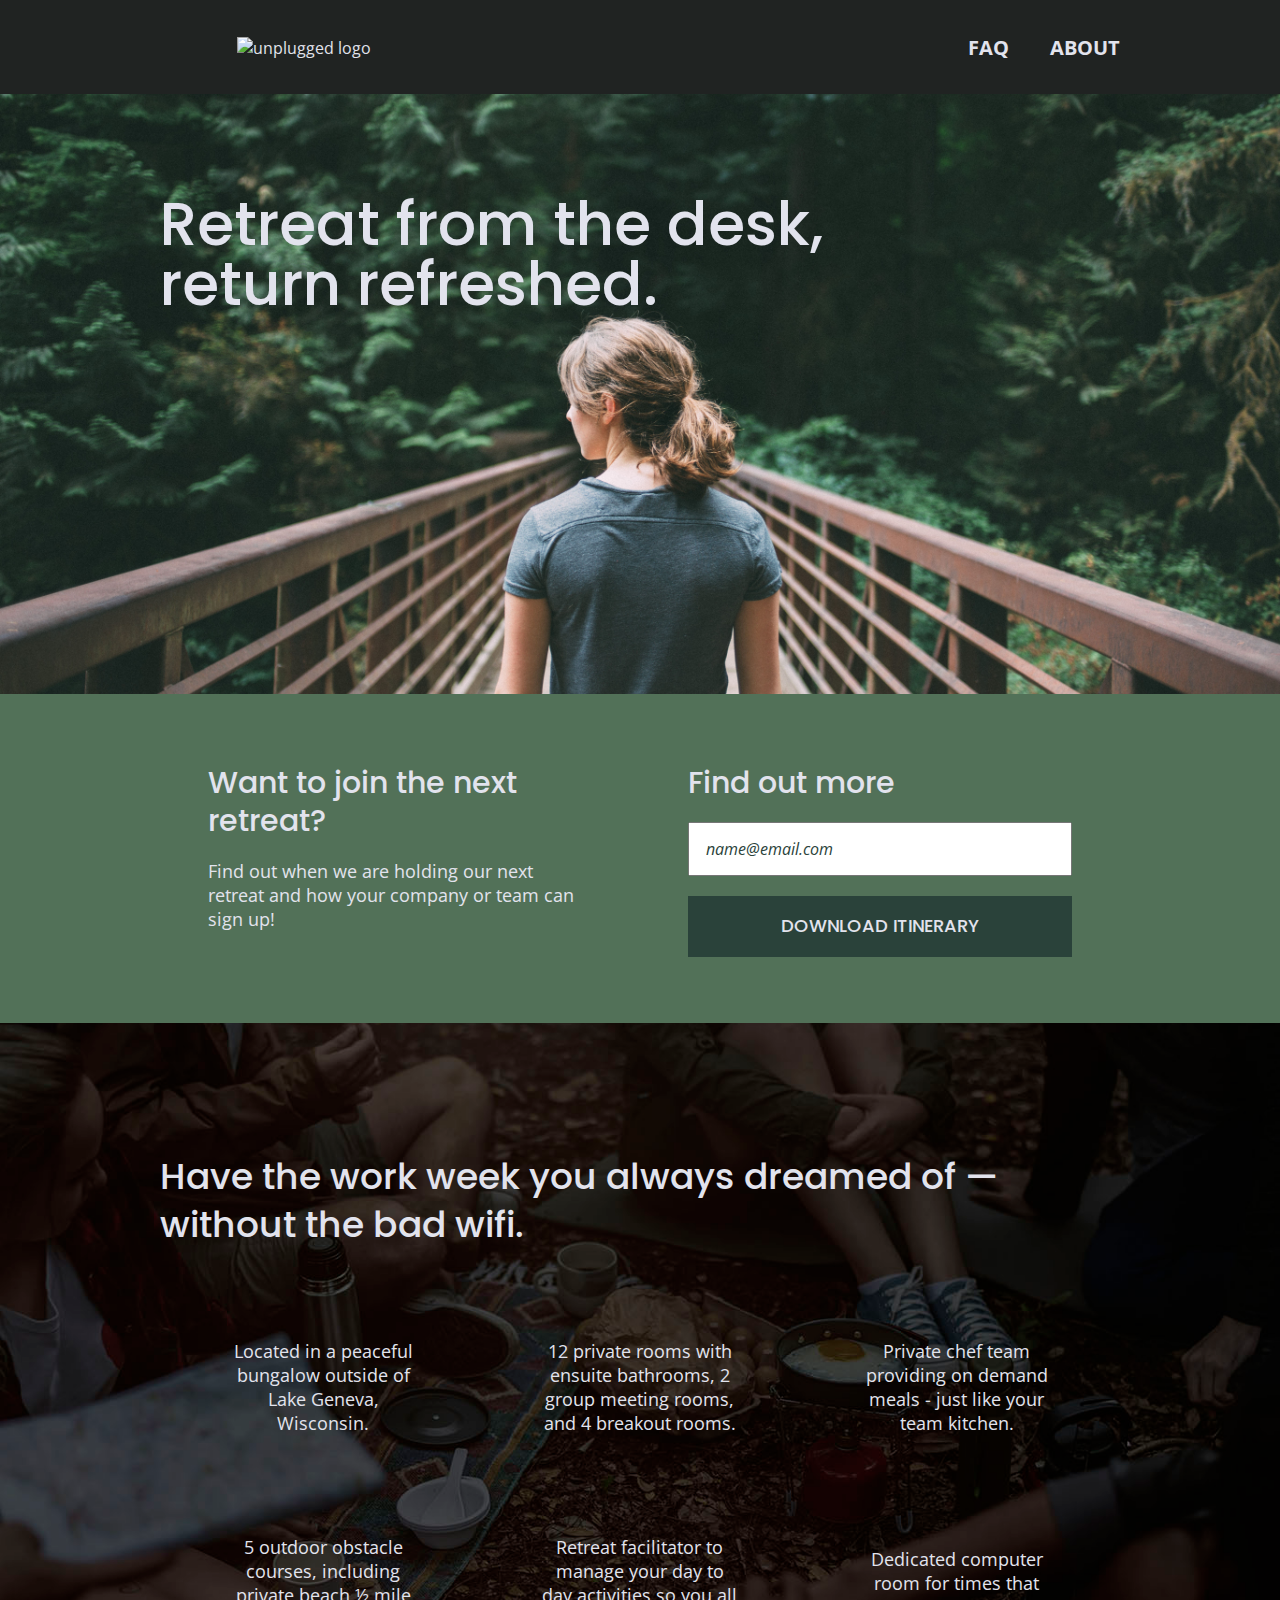
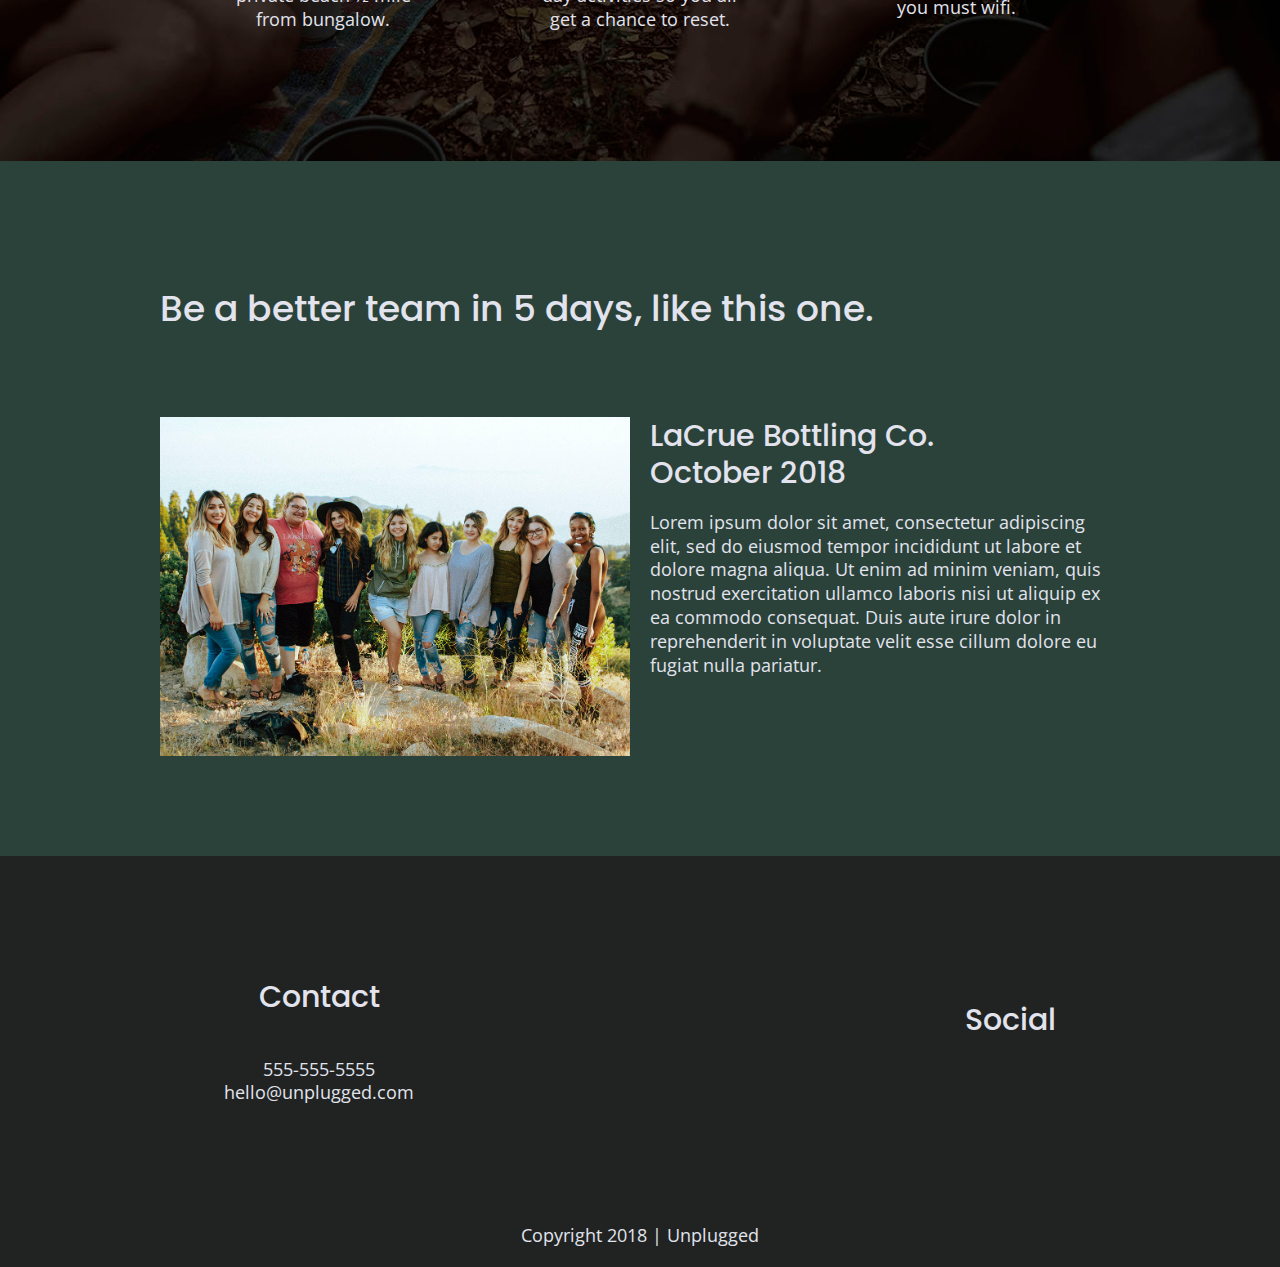
==== commit ef2422d2: "Added fontawesome icons" ====
--- a/index.html
+++ b/index.html
@@ -15,138 +15,191 @@
 
   <link rel="stylesheet" href="css/normalize.css">
   <link rel="stylesheet" href="css/main.css">
+  <!--icon fonts -->
+  <link rel="stylesheet" href="https://use.fontawesome.com/releases/v5.5.0/css/all.css" integrity="sha384-B4dIYHKNBt8Bc12p+WXckhzcICo0wtJAoU8YZTY5qE0Id1GSseTk6S+L3BlXeVIU" crossorigin="anonymous">
 
   <meta name="theme-color" content="#fafafa">
 </head>
 
 <body>
+  <!--[if lte IE 9]>
+    <p class="browserupgrade">You are using an <strong>outdated</strong> browser. Please <a href="https://browsehappy.com/">upgrade your browser</a> to improve your experience and security.</p>
+  <![endif]-->
+
+  <!-- Add your site or application content here -->
   <header>
     <div class="content-wrapper">
-        <a href="#"><img src="img/logo.png" alt="unplugged logo"></a>
+      <figure>
+        <a href="#">
+          <img src="img/unpluggedlogo.png" alt="unplugged logo">
+        </a>
+      </figure>
       <div class="header-divider"></div>
-        <nav>
-          <ul>
-            <li><a href="faq/index.html" target="_blank">FAQ</a></li>
-            <li><a href="about/index.html" target="_blank">About</a></li>
-          </ul>
-        </nav>
-      </div>
+      <nav>
+        <ul>
+          <li><a href="faq/index.html" target="_blank">FAQ</a></li>
+          <li><a href="about/index.html" target="_blank">About</a></li>
+        </ul>
+      </nav>
+    </div>
   </header>
 
   <main>
+
     <section class="hero-area">
-      <figure>
-      </figure>
       <div class="content-wrapper">
         <h1>Retreat from the desk, return refreshed.</h1>
       </div>
     </section>
 
     <aside>
-        <div class="content-wrapper">
-            <div class="form-description">
-              <h3>Want to join the next retreat?</h3>
-              <p>Find out when we are holding our next retreat and how your company or team can sign up!</p>
-            </div>
-            <div class="form">
-              <h3>Find out more</h3>
-              <input type="text" name="name" value="email address">
-              <input type="button" value="Download Itinerary">
-            </div>
-          <section class="features">
-            <h2>Have the work week you always dreamed of - without the bad wifi.</h3>
-            <article>
-              <p class="features-items"></p>
-              <p class="features-item-description">Located in a peaceful bungalow outside of Lake Geneva, Wisconsin.</p>
-            </article>
-            <article>
-              <p class="features-items"></p>
-              <p class="features-item-description">12 private rooms with ensuite bathrooms, 2 group meeting rooms, and 4 breakout rooms.</p>
-            </article>
-            <article>
-              <p class="features-items"></p>
-              <p class="features-item-description">Private chef team providing on demand meals - just like your team kitchen.</p>
-            </article>
-            <article>
-              <p class="features-items"></p>
-              <p class="features-item-description">5 outdoor obstacle courses, including private beach 1/2 mile from bungalow.</p>
-            </article>
-            <article>
-              <p class="features-items"></p>
-              <p class="features-item-description">Retreat facillitator to manage your day to day activities so you all get a chance to reset.</p>
-            </article>
-            <article>
-              <p class="features-items"></p>
-              <p class="features-item-description">Dedicated computer room for times that you must wifi.</p>
-            </article>
-        </section>
-
-        <section class="reviews">
-          <div class="content-wrapper">
-            <h2>Be a better team in 5 days, like these.</h2>
+      <div class="content-wrapper">
+        <div class="form-description">
+          <h3>Want to join the next retreat?</h3>
+          <p>
+            Find out when we are holding our next retreat and how your company or team can sign up!
+          </p>
+        </div>
+        <div class="form">
+          <h3>Find out more</h3>
+          <input type="text" name="name" value="name@email.com">
+          <input type="button" value="Download Itinerary">
+        </div>
+      </div> <!-- aside content wrapper ends -->
+    </aside>
+
+    <section class="features">
+      <div class="content-wrapper">
+        <h2>Have the work week you always dreamed of — without the bad wifi.</h2>
+        <div class="features-items">
+          <article>
+            <p class="fontawesome-icon">
+            </p>
+              <i class="fas fa-campground"></i>
+            <p class="features-item-description">
+              Located in a peaceful bungalow outside of Lake Geneva, Wisconsin.
+            </p>
+          </article>
+          <article>
+            <p class="fontawesome-icon">
+            </p>
+              <i class="fas fa-bed"></i>
+            <p class="features-item-description">
+              12 private rooms with ensuite bathrooms, 2 group meeting rooms, and 4 breakout rooms.
+            </p>
+          </article>
+          <article>
+            <p class="fontawesome-icon">
+            </p>
+            <i class="fas fa-utensils"></i>
+            <p class="features-item-description">
+              Private chef team providing on demand meals - just like your team kitchen.
+            </p>
+          </article>
+          <article>
+            <p class="fontawesome-icon">
+            </p>
+              <i class="fas fa-shoe-prints"></i>
+            <p class="features-item-description">
+              5 outdoor obstacle courses, including private beach ½ mile from bungalow.
+            </p>
+          </article>
+          <article>
+            <p class="fontawesome-icon">
+            </p>
+              <i class="fas fa-smile"></i>
+            <p class="features-item-description">
+              Retreat facilitator to manage your day to day activities so you all get a chance to reset.
+            </p>
+          </article>
+          <article>
+            <p class="fontawesome-icon">
+            </p>
+              <i class="fas fa-wifi"></i>
+            <p class="features-item-description">
+              Dedicated computer room for times that you must wifi.
+            </p>
+          </article>
+        </div>
+      </div>
+    </section>
+
+    <section class="reviews">
+      <div class="content-wrapper">
+        <h2>Be a better team in 5 days, like this one.</h2>
+        <article>
+          <figure>
+              <img src="img/omar-unsplash.jpg">
+          </figure>
+          <div>
+            <h3>LaCrue Bottling Co. October 2018</h3>
+            <p>
+              Lorem ipsum dolor sit amet, consectetur adipiscing elit, sed do eiusmod tempor incididunt ut labore et
+              dolore magna aliqua. Ut enim ad minim veniam, quis nostrud exercitation ullamco laboris nisi ut aliquip
+              ex ea commodo consequat. Duis aute irure dolor in reprehenderit in voluptate velit esse cillum dolore eu
+              fugiat nulla pariatur.
+            </p>
           </div>
-            <article class="iframe">
-                <img src="img/omar-unsplash.jpg" alt="team picture">
-              <h3>LaCrue Bottling Co.<br>
-                  Octoer 2017</h3>
-              <p>Lorem ipsum dolor sit amet, consectetur adipisc-ing elit, sed do eiusmod tempor incididunt ut labore et dolore magna aliqua. Ut enim ad minim veniam, quis nostrud exercitation ullamco laboris nisi ut aliquip ex ea commodo consequat. Duis aute irure dolor in reprehendert in voluptate velit esse cilium dolore eu fugiat nulla pariatur.</p>
-            </article>
+        </article>
+      </div>
+    </section>
+
+  </main> <!-- main wrapper -->
+
+  <footer>
+    <div class="content-wrapper">
+      <div class="footer-content">
+        <address class="contact">
+          <h4>Contact</h4>
+          <p>
+            555-555-5555<br>
+            hello@unplugged.com
+          </p>
+        </address>
+        <div class="social">
+          <h4>Social</h4>
+          <div class="social-icons">
+            <p>
+              <a href="https://www.facebook.com/Skillcrush/" target="_blank"></a>
+            </p>
+            <p>
+              <a href="https://twitter.com/Skillcrush" target="_blank"></a>
+            </p>
+            <p>
+              <a href="https://www.instagram.com/skillcrush/" target="_blank"></a>
+            </p>
           </div>
-
-        </section>
-
-        </div>
-      </aside>
-    </main>
-
-    <footer>
-      <div class="content-wrapper">
-        <div class="footer-content">
-            <address class="contact">
-              <h3>Contact</h3>
-              <p>555-555-5555<br>
-              <a href="melinda_porter1215@yahoo.com" target="_blank">hello@unplugged.com</a></p>
-            </address>
-          <div class="social">
-            <h3>Social</h3>
-            <div class="social-icons">
-                <p>
-                  <li><a href="http://www.facebook.com" target="_blank"><img src="img/facebook.png" alt="facebook logo"></a></li>
-                </p>
-                <p>
-                  <li><a href="http://www.instagram.com" target="_blank"><img src="img/instagram.png" alt="instagram logo"></a></li>
-                </p>
-                <p>
-                  <li><a href="http://www.twitter.com" target="_blank"><img src="img/twitter.png" alt="twitter logo"></a></li>
-                </p>
-            </div>
-          </div>
-      </div>
-
-
-      <div class="copyright">
-        <p> Copyright 2018 | Unplugged</p>
-      </div>
-    </footer>
-
-  <!--[if IE]>
-    <p class="browserupgrade">You are using an <strong>outdated</strong> browser. Please <a href="https://browsehappy.com/">upgrade your browser</a> to improve your experience and security.</p>
-  <![endif]-->
-
-  <!-- Add your site or application content here -->
-
-  <script src="../js/vendor/modernizr-3.8.0.min.js"></script>
-  <script src="https://code.jquery.com/jquery-3.4.1.min.js" integrity="sha256-CSXorXvZcTkaix6Yvo6HppcZGetbYMGWSFlBw8HfCJo=" crossorigin="anonymous"></script>
-  <script>window.jQuery || document.write('<script src="../js/vendor/jquery-3.4.1.min.js"><\/script>')</script>
-  <script src="../js/plugins.js"></script>
-  <script src="../js/main.js"></script>
+        </div>
+      </div> <!-- footer content ends -->
+    </div>
+    <!--footer content-wrapper ends-->
+    <div class="copyright">
+      <p>Copyright 2018 | Unplugged</p>
+    </div>
+  </footer>
+
+  <script src="js/vendor/modernizr-3.6.0.min.js"></script>
+  <script src="https://code.jquery.com/jquery-3.3.1.min.js" integrity="sha256-FgpCb/KJQlLNfOu91ta32o/NMZxltwRo8QtmkMRdAu8="
+    crossorigin="anonymous"></script>
+  <script>
+    window.jQuery || document.write('<script src="js/vendor/jquery-3.3.1.min.js"><\/script>')
+
+  </script>
+  <script src="js/plugins.js"></script>
+  <script src="js/main.js"></script>
 
   <!-- Google Analytics: change UA-XXXXX-Y to be your site's ID. -->
   <script>
-    window.ga = function () { ga.q.push(arguments) }; ga.q = []; ga.l = +new Date;
-    ga('create', 'UA-XXXXX-Y', 'auto'); ga('set','transport','beacon'); ga('send', 'pageview')
+    window.ga = function () {
+      ga.q.push(arguments)
+    };
+    ga.q = [];
+    ga.l = +new Date;
+    ga('create', 'UA-XXXXX-Y', 'auto');
+    ga('send', 'pageview')
+
   </script>
-  <script src="https://www.google-analytics.com/analytics.js" async></script>
+  <script src="https://www.google-analytics.com/analytics.js" async defer></script>
 </body>
 
 </html>
--- a/css/main.css
+++ b/css/main.css
@@ -333,8 +333,14 @@
   align-items: center;
   flex-flow: row wrap;
 }
-
-.features p {
+.features article i {
+  font-size: 3.75em;
+    margin-bottom: 40px;
+    display: flex;
+  justify-content: center;
+  align-items: center;
+}
+.features article p {
   text-align: center;
   margin: 0;
 }
@@ -615,6 +621,7 @@
     justify-content: space-between;
   }
 
+
   .reviews h2 {
     width: 85%;
   }
@@ -774,8 +781,10 @@
     padding-bottom: 50px;
   }
 
+
+  .reviews article figure,
   .reviews article div {
-    width: 42%;
+    width: 49%;
   }
 
   footer h4 {
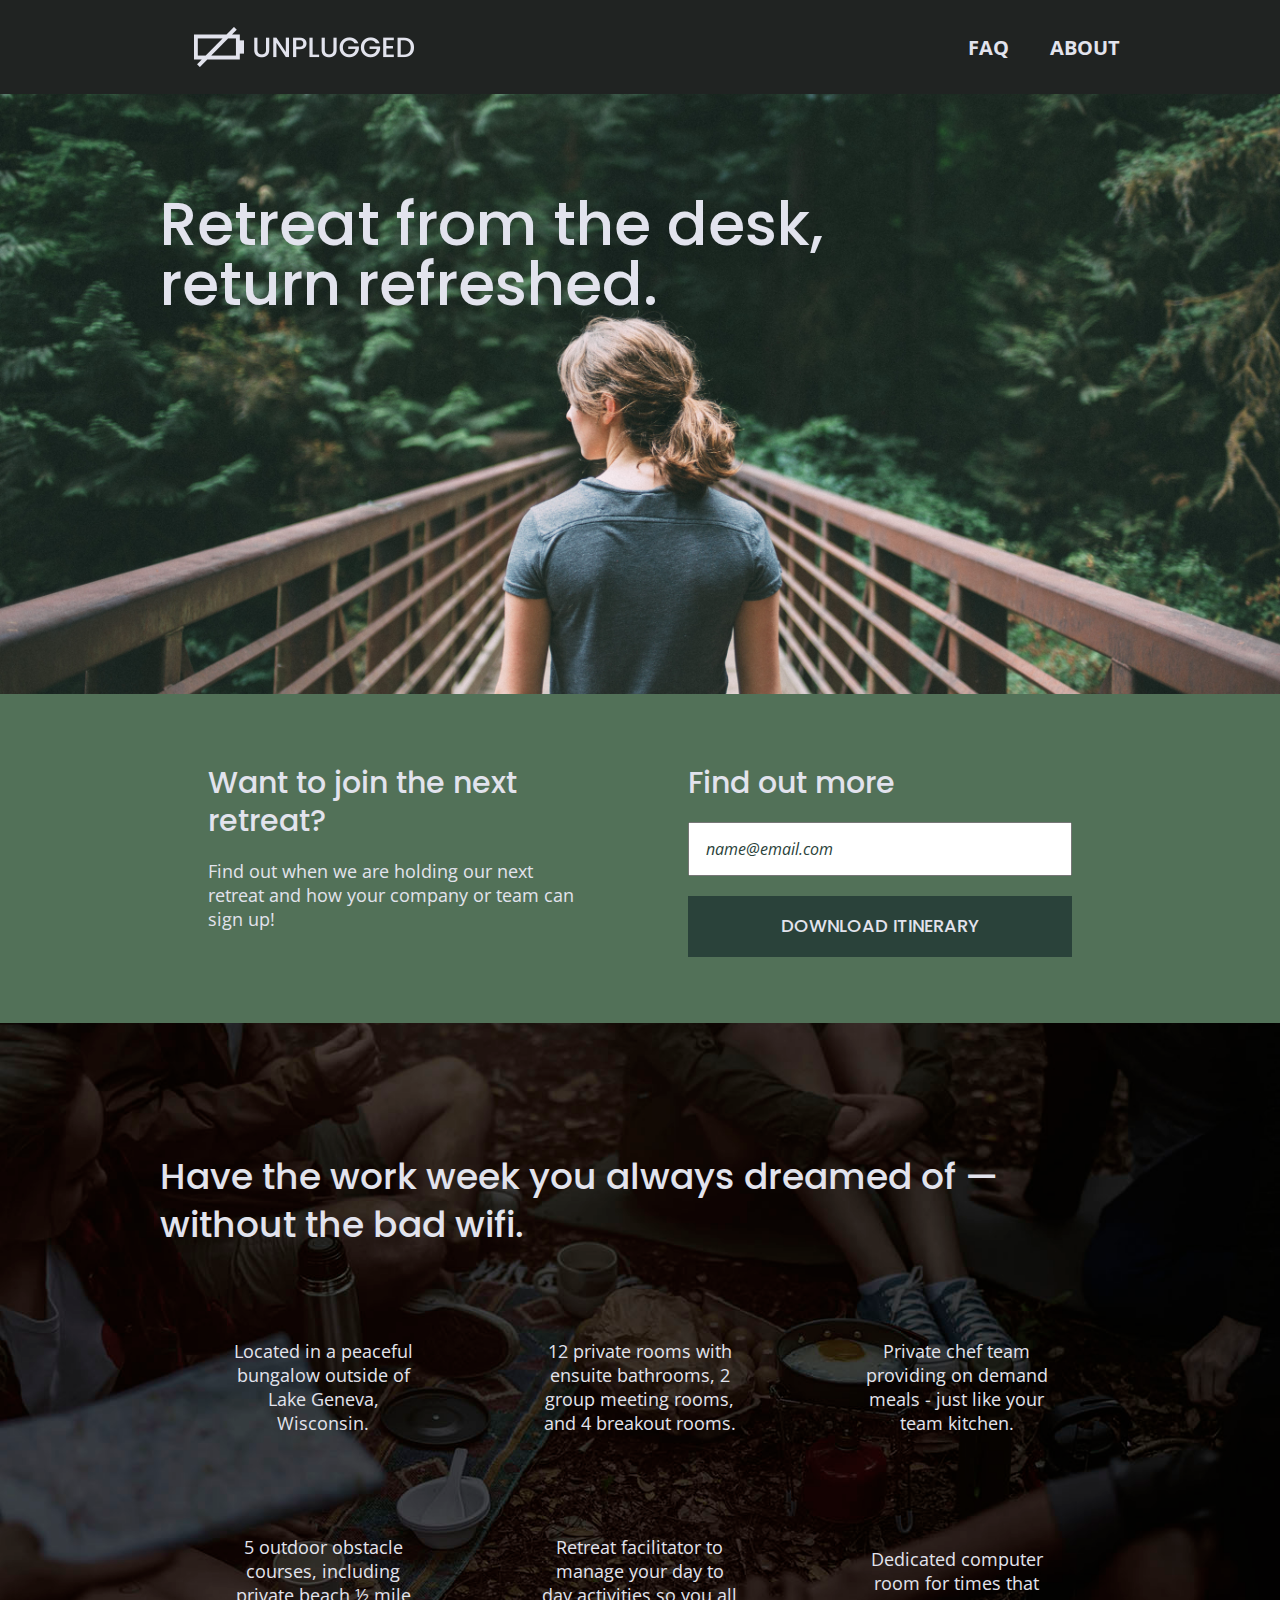
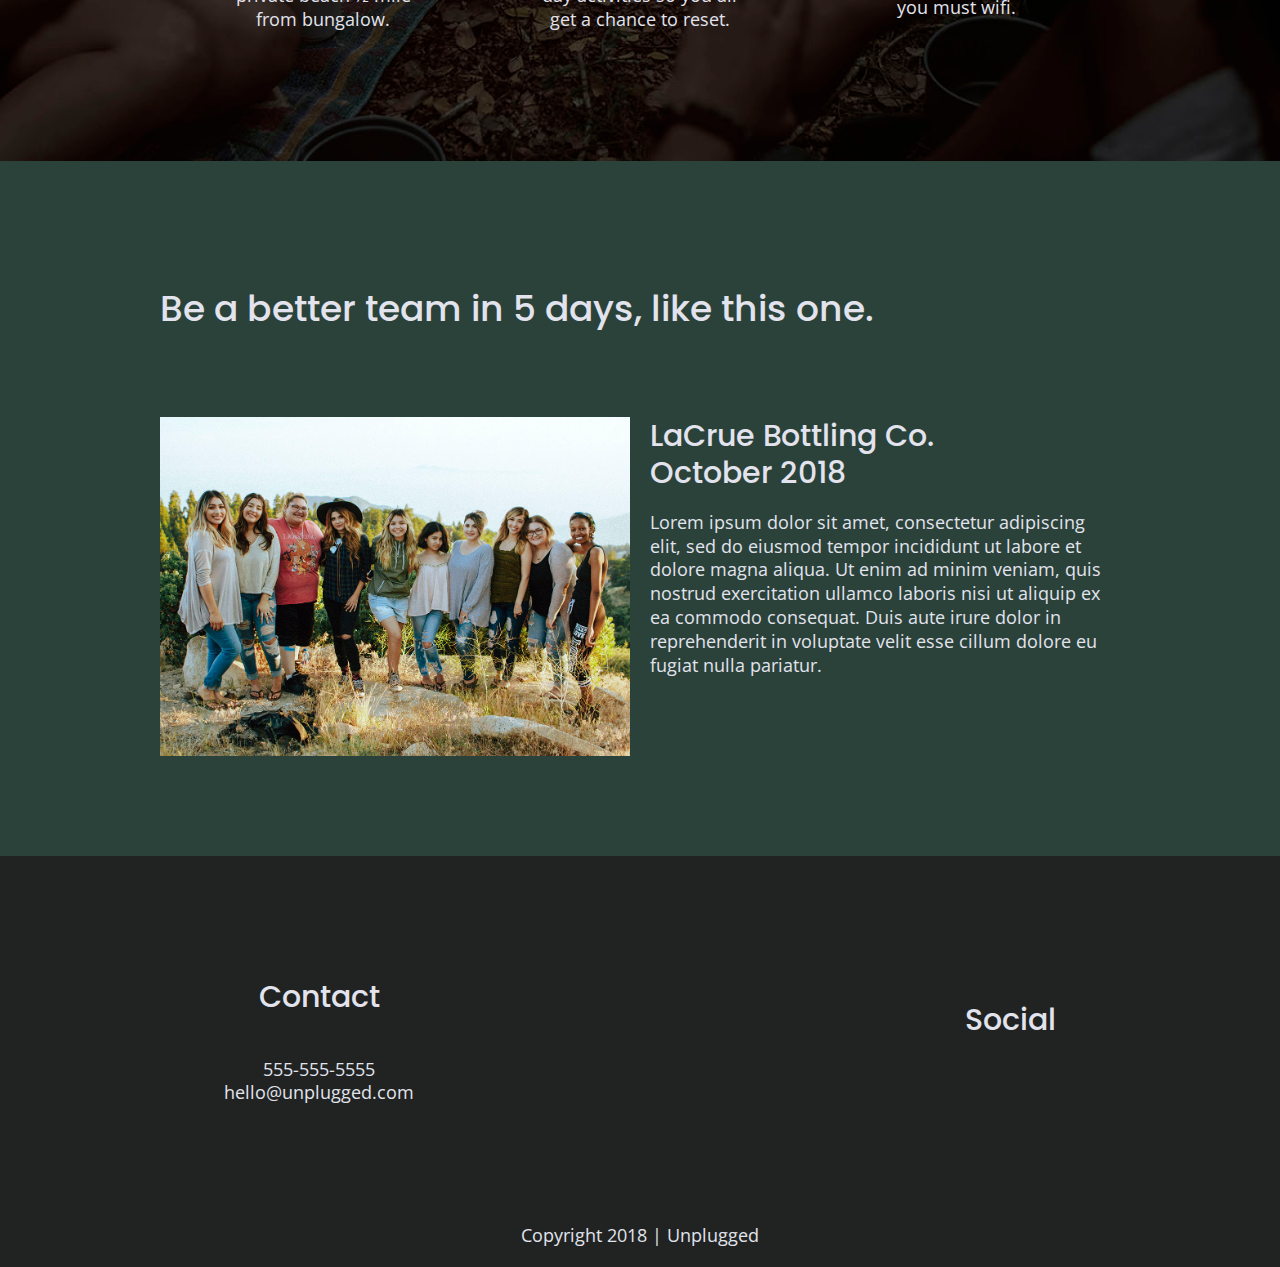
==== commit 7173e498: "Social media icons" ====
--- a/index.html
+++ b/index.html
@@ -31,7 +31,7 @@
     <div class="content-wrapper">
       <figure>
         <a href="#">
-          <img src="img/unpluggedlogo.png" alt="unplugged logo">
+          <img src="img/logo.png" alt="unplugged logo">
         </a>
       </figure>
       <div class="header-divider"></div>
@@ -160,13 +160,13 @@
           <h4>Social</h4>
           <div class="social-icons">
             <p>
-              <a href="https://www.facebook.com/Skillcrush/" target="_blank"></a>
-            </p>
-            <p>
-              <a href="https://twitter.com/Skillcrush" target="_blank"></a>
-            </p>
-            <p>
-              <a href="https://www.instagram.com/skillcrush/" target="_blank"></a>
+              <a href="https://www.facebook.com/Skillcrush/" target="_blank"><i class="fab fa-facebook"></i></a>
+            </p>
+            <p>
+              <a href="https://twitter.com/Skillcrush" target="_blank"><i class="fab fa-twitter"></i></a>
+            </p>
+            <p>
+              <a href="https://www.instagram.com/skillcrush/" target="_blank"><i class="fab fa-instagram"></i></a>
             </p>
           </div>
         </div>
--- a/css/main.css
+++ b/css/main.css
@@ -363,6 +363,16 @@
   width: 55%;
   margin: 20px 0;
 }
+.social-icons i {
+  font-size: 4em;
+  border-radius: 5em;
+  width: 100%;
+  height: 100%;
+  display: flex;
+  justify-content: space-between;
+  background: #527158;
+  background-size: cover;
+}
 
 /* ==========================================================================
    About Page
@@ -802,6 +812,10 @@
       width: 95%;
       font-size: 3em;
   }
+  .social-icons i {
+    width: 50%;
+    font-size: 5em;
+  }
 
   .contact-content h4 {
     font-size: 1.875em;
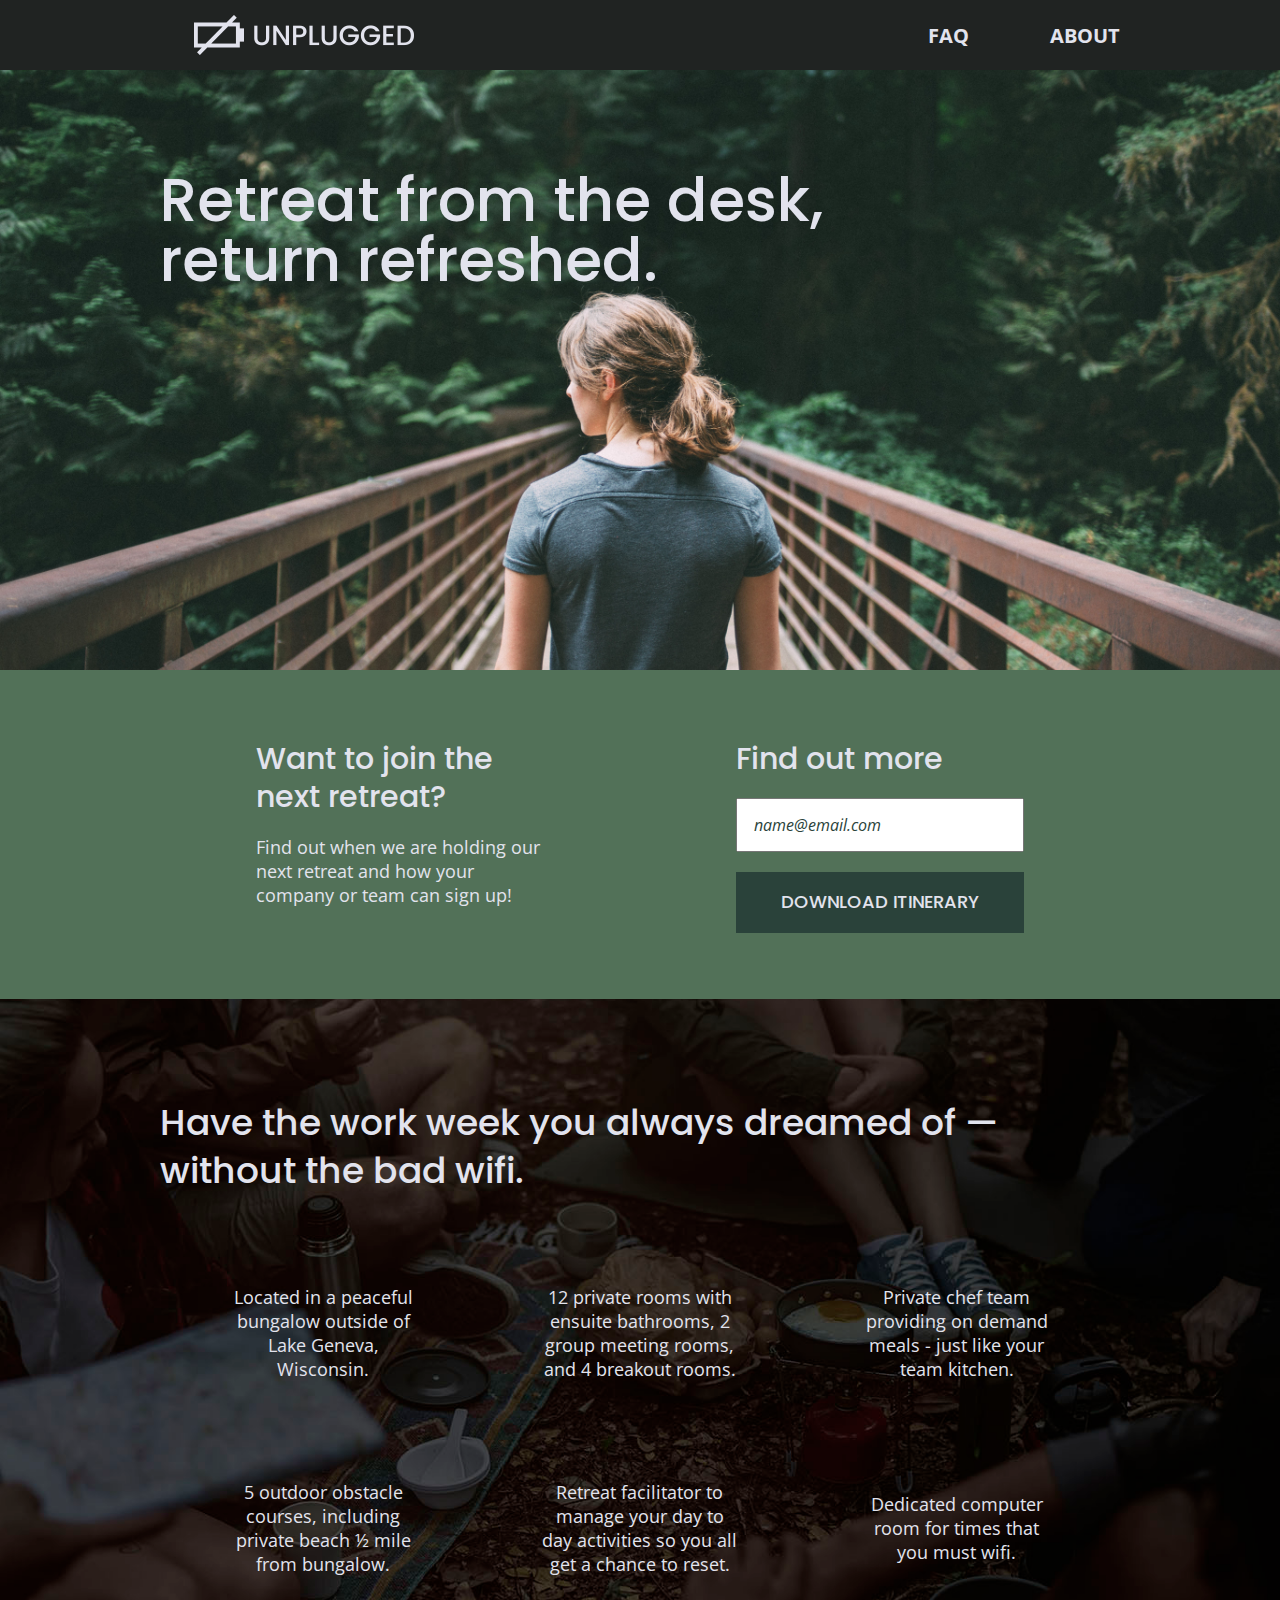
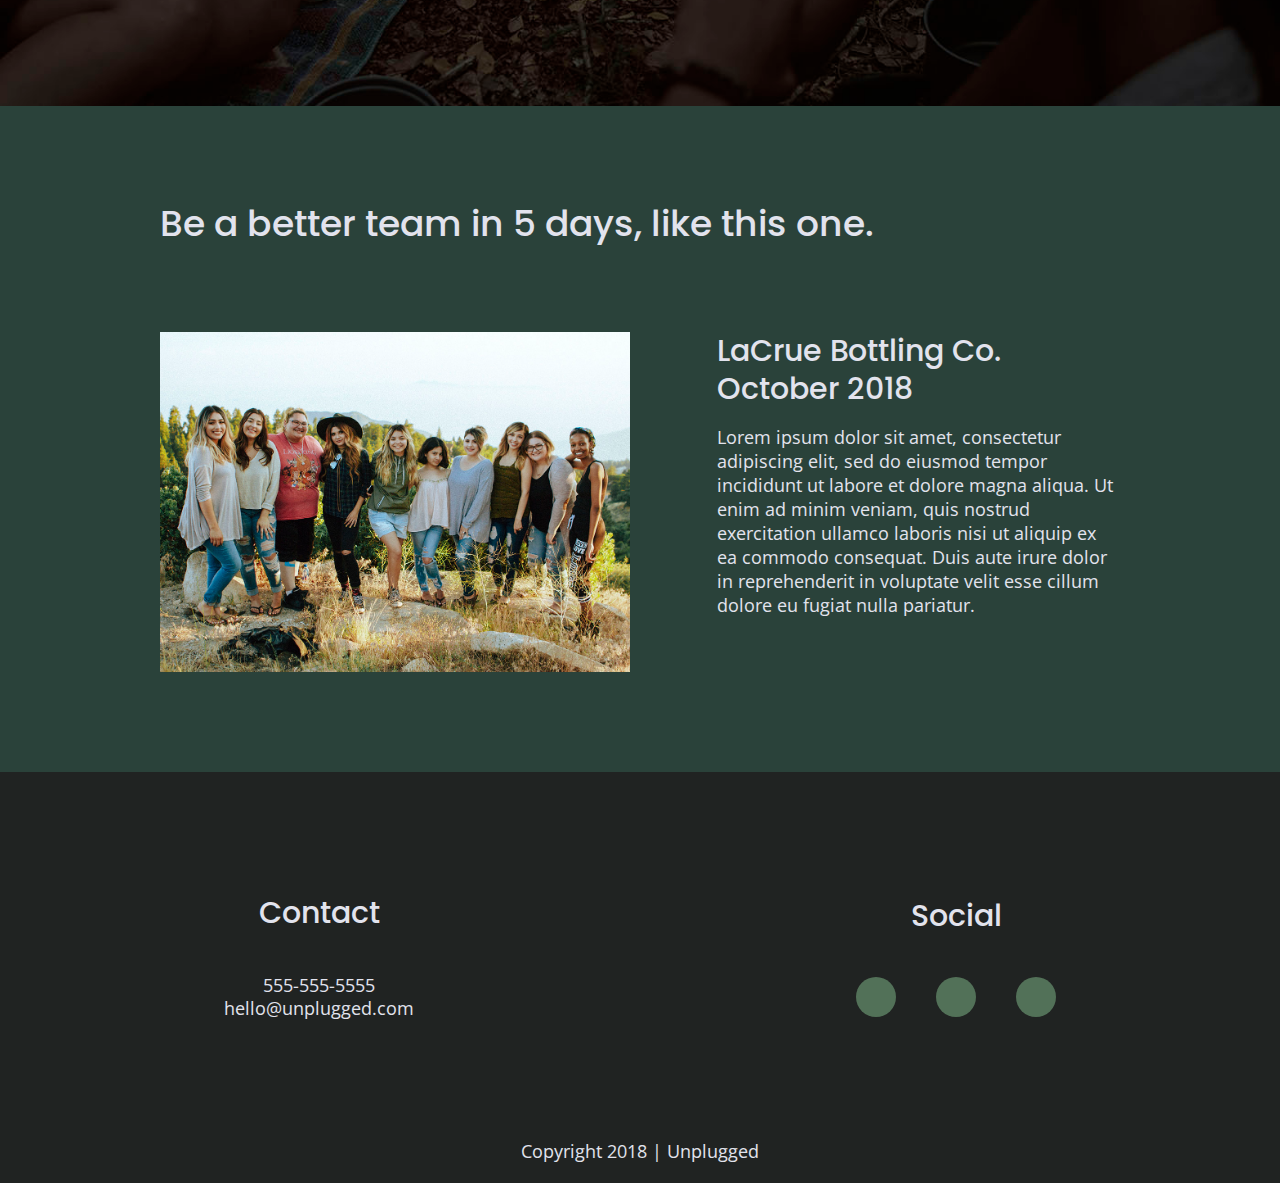
==== commit 40deaaac: "Finishing touches" ====
--- a/index.html
+++ b/index.html
@@ -129,7 +129,7 @@
         <h2>Be a better team in 5 days, like this one.</h2>
         <article>
           <figure>
-              <img src="img/omar-unsplash.jpg">
+              <img src="img/omar-unsplash.jpg" alt="team photo">
           </figure>
           <div>
             <h3>LaCrue Bottling Co. October 2018</h3>
--- a/css/main.css
+++ b/css/main.css
@@ -113,6 +113,8 @@
 ul,
 ol {
   list-style-type: none;
+  margin: 0;
+  padding:0;
 }
 
 a {
@@ -124,6 +126,7 @@
   font-family: 'Poppins', sans-serif;
   font-weight: 500;
   font-size: 1.875em;
+  margin: 0;
 }
 
 h3,
@@ -240,11 +243,17 @@
 }
 
 footer .social-icons p {
-  display: flex;
-  justify-content: center;
-  align-items: center;
-}
-
+  background-color: #527158;
+  border-radius: 50%;
+  width: 40px;
+  height: 40px;
+  display: flex;
+  justify-content: center;
+  align-items: center;
+}
+footer .social-icons p i {
+  font-size: 1.3125em;
+}
 footer .copyright {
   margin: 20px 0;
 }
@@ -337,8 +346,8 @@
   font-size: 3.75em;
     margin-bottom: 40px;
     display: flex;
-  justify-content: center;
-  align-items: center;
+    justify-content: center;
+    align-items: center;
 }
 .features article p {
   text-align: center;
@@ -363,16 +372,7 @@
   width: 55%;
   margin: 20px 0;
 }
-.social-icons i {
-  font-size: 4em;
-  border-radius: 5em;
-  width: 100%;
-  height: 100%;
-  display: flex;
-  justify-content: space-between;
-  background: #527158;
-  background-size: cover;
-}
+
 
 /* ==========================================================================
    About Page
@@ -603,7 +603,7 @@
 
   aside .content-wrapper .form-description,
   aside .content-wrapper .form {
-    width: 35%;
+    width: 40%;
     margin: 0;
   }
 
@@ -670,7 +670,10 @@
   footer p {
       line-height: 1.285;
   }
-
+footer .social-icons {
+  width: 12.5em;
+  justify-content: space-between;
+}
   footer .copyright {
     width: 100%;
   }
@@ -768,7 +771,7 @@
 
   aside .content-wrapper .form-description,
   aside .content-wrapper .form {
-    width: 40%;
+    width: 30%;
   }
 
   .form-description p {
@@ -791,12 +794,13 @@
     padding-bottom: 50px;
   }
 
-
-  .reviews article figure,
   .reviews article div {
-    width: 49%;
-  }
-
+    width: 42%;
+
+  }
+footer .social-icons i {
+  justify-content: center;
+}
   footer h4 {
     font-size: 1.875em;
   }
@@ -811,10 +815,6 @@
   .contact-section .content-wrapper h2 {
       width: 95%;
       font-size: 3em;
-  }
-  .social-icons i {
-    width: 50%;
-    font-size: 5em;
   }
 
   .contact-content h4 {
